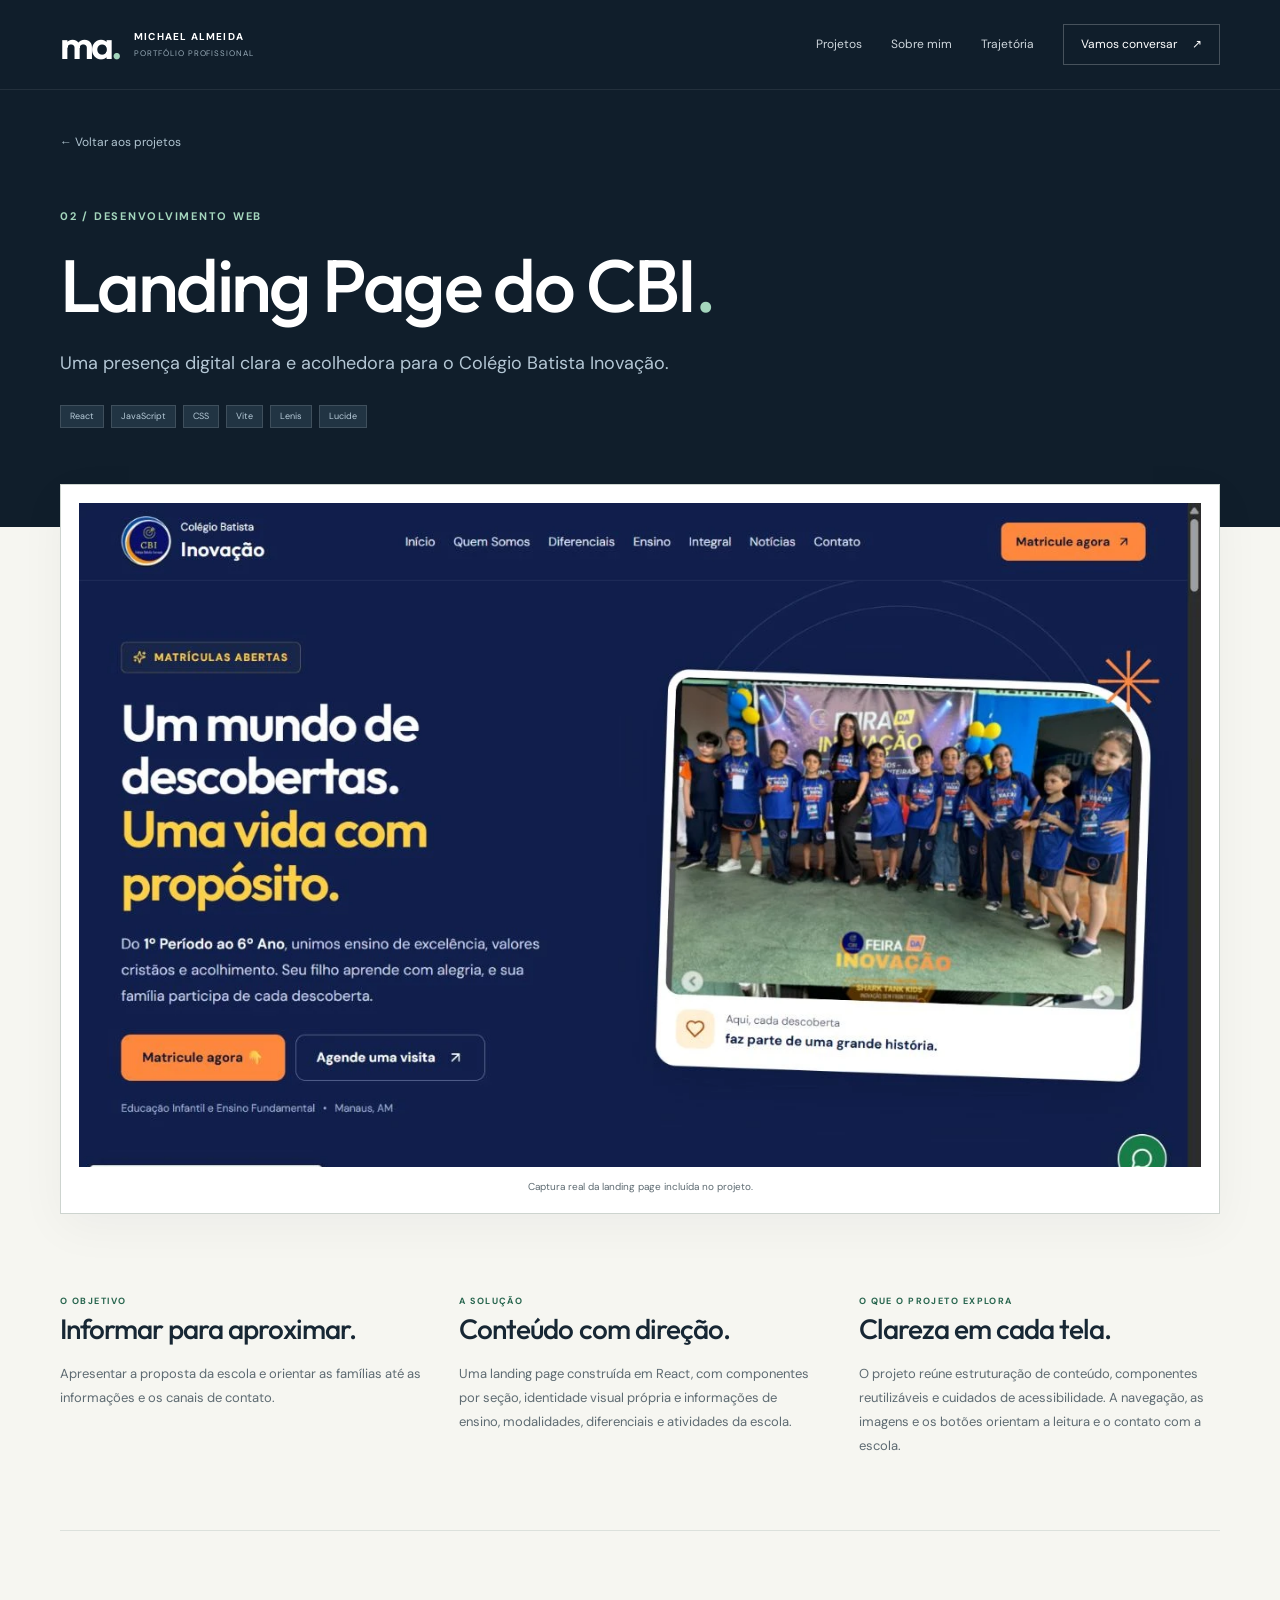
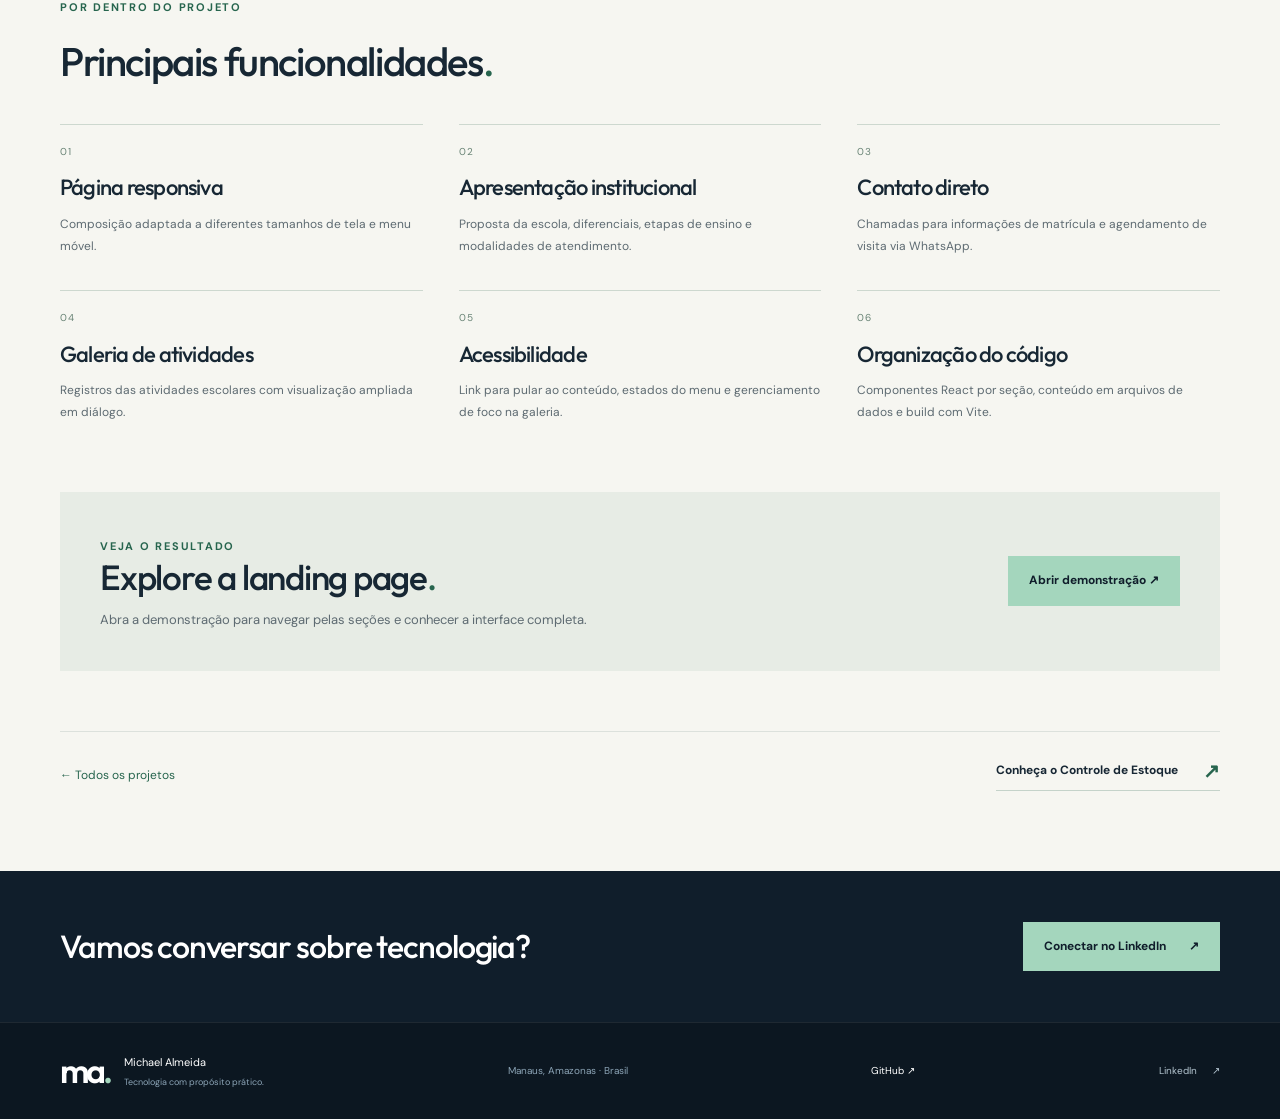
==== projeto-cbi.html @ f8f98b0d "Publicar portfólio profissional de Michael Almeida" ====
<!doctype html>
<html lang="pt-BR"><head><meta charset="utf-8"><meta name="viewport" content="width=device-width,initial-scale=1">
<title>Landing Page do CBI | Michael Almeida</title><meta name="description" content="Uma presença digital clara e acolhedora para o Colégio Batista Inovação.">
<meta name="theme-color" content="#101e2b"><meta property="og:type" content="website"><meta property="og:locale" content="pt_BR"><meta property="og:title" content="Landing Page do CBI | Michael Almeida"><meta property="og:description" content="Uma presença digital clara e acolhedora para o Colégio Batista Inovação.">
<link rel="icon" href="assets/favicon.svg" type="image/svg+xml"><link rel="preload" href="assets/fonts/dm-sans.woff2" as="font" type="font/woff2" crossorigin><link rel="stylesheet" href="assets/style.css"><script src="assets/main.js" defer></script><link rel="canonical" href="https://fellipemec.github.io/Portifolio/projeto-cbi.html"><meta property="og:url" content="https://fellipemec.github.io/Portifolio/projeto-cbi.html"><meta property="og:image" content="https://fellipemec.github.io/Portifolio/assets/social-card.png"><meta property="og:image:width" content="1265"><meta property="og:image:height" content="791"><meta property="og:image:alt" content="Portfólio de Michael Almeida, com projetos de controle de estoque e desenvolvimento web"><meta name="twitter:card" content="summary_large_image"></head><body>
<a class="skip-link" href="#conteudo">Pular para o conteúdo</a><header class="site-header"><div class="container header-inner">
<a class="brand" href="index.html" aria-label="Michael Almeida — início"><span class="monogram">ma<span>.</span></span><span class="brand-caption">MICHAEL ALMEIDA<br><small>PORTFÓLIO PROFISSIONAL</small></span></a>
<button class="menu-toggle" aria-label="Abrir menu" aria-controls="navigation" aria-expanded="false"><span></span><span></span></button>
<nav id="navigation" aria-label="Navegação principal"><a href="index.html#projetos">Projetos</a><a href="index.html#sobre">Sobre mim</a><a href="index.html#trajetoria">Trajetória</a><a class="nav-contact" href="index.html#contato">Vamos conversar <span aria-hidden="true">↗</span></a></nav></div></header><main id="conteudo"><section class="case-hero"><div class="container"><a class="back-link" href="index.html#projetos">← Voltar aos projetos</a><p class="eyebrow light">02 / DESENVOLVIMENTO WEB</p><h1>Landing Page do CBI<span>.</span></h1><p class="case-subtitle">Uma presença digital clara e acolhedora para o Colégio Batista Inovação.</p><div class="tags dark-tags"><span>React</span><span>JavaScript</span><span>CSS</span><span>Vite</span><span>Lenis</span><span>Lucide</span></div></div></section>
<section class="case-body"><div class="container"><figure class="case-preview"><img src="assets/cbi-preview.webp" width="1200" height="710" alt="Captura real da página inicial do CBI"><figcaption>Captura real da landing page incluída no projeto.</figcaption></figure>
<div class="case-narrative"><div><span class="eyebrow">O OBJETIVO</span><h2>Informar para aproximar.</h2><p>Apresentar a proposta da escola e orientar as famílias até as informações e os canais de contato.</p></div><div><span class="eyebrow">A SOLUÇÃO</span><h2>Conteúdo com direção.</h2><p>Uma landing page construída em React, com componentes por seção, identidade visual própria e informações de ensino, modalidades, diferenciais e atividades da escola.</p></div><div><span class="eyebrow">O QUE O PROJETO EXPLORA</span><h2>Clareza em cada tela.</h2><p>O projeto reúne estruturação de conteúdo, componentes reutilizáveis e cuidados de acessibilidade. A navegação, as imagens e os botões orientam a leitura e o contato com a escola.</p></div></div>
<div class="case-functions"><p class="eyebrow">POR DENTRO DO PROJETO</p><h2>Principais funcionalidades<span>.</span></h2><div class="function-grid"><article><span class="skill-number">01</span><h3>Página responsiva</h3><p>Composição adaptada a diferentes tamanhos de tela e menu móvel.</p></article><article><span class="skill-number">02</span><h3>Apresentação institucional</h3><p>Proposta da escola, diferenciais, etapas de ensino e modalidades de atendimento.</p></article><article><span class="skill-number">03</span><h3>Contato direto</h3><p>Chamadas para informações de matrícula e agendamento de visita via WhatsApp.</p></article><article><span class="skill-number">04</span><h3>Galeria de atividades</h3><p>Registros das atividades escolares com visualização ampliada em diálogo.</p></article><article><span class="skill-number">05</span><h3>Acessibilidade</h3><p>Link para pular ao conteúdo, estados do menu e gerenciamento de foco na galeria.</p></article><article><span class="skill-number">06</span><h3>Organização do código</h3><p>Componentes React por seção, conteúdo em arquivos de dados e build com Vite.</p></article></div></div><div class="live-project"><div><span class="eyebrow">VEJA O RESULTADO</span><h2>Explore a landing page<span>.</span></h2><p>Abra a demonstração para navegar pelas seções e conhecer a interface completa.</p></div><a class="button primary" href="projetos/cbi/" target="_blank" rel="noopener noreferrer">Abrir demonstração ↗</a></div><div class="case-next"><a class="back-link" href="index.html#projetos">← Todos os projetos</a><a class="project-link" href="projeto-estoque.html">Conheça o Controle de Estoque <span aria-hidden="true">↗</span></a></div></div></section><section class="case-contact"><div class="container"><h2>Vamos conversar sobre tecnologia?</h2><a class="button primary" href="https://www.linkedin.com/in/michael-almeida2/" target="_blank" rel="noopener noreferrer">Conectar no LinkedIn <span aria-hidden="true">↗</span></a></div></section></main><footer class="site-footer"><div class="container footer-inner"><a class="brand" href="index.html"><span class="monogram">ma<span>.</span></span><span>Michael Almeida<small>Tecnologia com propósito prático.</small></span></a><p>Manaus, Amazonas · Brasil</p><a href="https://github.com/Fellipemec" target="_blank" rel="noopener noreferrer">GitHub ↗</a><a href="https://www.linkedin.com/in/michael-almeida2/" target="_blank" rel="noopener noreferrer">LinkedIn <span aria-hidden="true">↗</span></a></div></footer></body></html>
---- assets/style.css ----
@font-face{font-family:DM Sans;src:url(fonts/dm-sans.woff2) format('woff2');font-weight:100 1000;font-display:swap}@font-face{font-family:Outfit;src:url(fonts/outfit.woff2) format('woff2');font-weight:100 900;font-display:swap}
:root{--navy:#101e2b;--navy2:#172938;--paper:#f6f6f1;--ink:#172734;--muted:#5e6b72;--line:#dce1dc;--accent:#a4d6bd;--green:#27654e;--white:#fff;--font:DM Sans,Arial,sans-serif}*{box-sizing:border-box}html{scroll-behavior:smooth;scroll-padding-top:95px}body{margin:0;background:var(--paper);color:var(--ink);font-family:var(--font);line-height:1.65;-webkit-font-smoothing:antialiased}a{color:inherit;text-decoration:none}button,input{font:inherit}button,a,input{-webkit-tap-highlight-color:transparent}a:focus-visible,button:focus-visible,input:focus-visible{outline:3px solid #4f9e7a;outline-offset:5px}img{display:block;max-width:100%;height:auto}h1,h2,h3,h4,p,figure{margin:0}h1,h2,h3,h4{font-family:Outfit,Arial,sans-serif;line-height:1.12;letter-spacing:-.035em;font-weight:500}h2{font-size:clamp(35px,4vw,52px)}h2>span,h1>span{color:var(--green)}p{color:var(--muted)}.container{width:min(1160px,calc(100% - 96px));margin:auto}.section{padding:106px 0}.eyebrow{font-size:11px;letter-spacing:.16em;font-weight:700;line-height:1.5;margin-bottom:23px;color:var(--green)}.eyebrow.light{color:var(--accent)}.skip-link{position:fixed;z-index:100;left:16px;top:-100px;padding:10px 15px;background:var(--white);color:var(--ink)}.skip-link:focus{top:10px}.site-header{height:90px;background:var(--navy);color:#fff;border-bottom:1px solid #ffffff14;position:sticky;top:0;z-index:20}.header-inner{height:100%;display:flex;align-items:center;justify-content:space-between;gap:30px}.brand{display:flex;align-items:center;gap:14px}.monogram{font-family:Outfit,Arial,sans-serif;font-size:39px;letter-spacing:-3px;font-weight:600;line-height:1}.monogram>span{color:var(--accent)}.brand-caption{font-size:10px;line-height:1.55;letter-spacing:.12em;font-weight:700}.brand-caption small{color:#99acb9;font-size:8px;letter-spacing:.12em;font-weight:400}.site-header nav{display:flex;align-items:center;gap:29px;font-size:12px}.site-header nav>a{padding:10px 0;color:#ced6dc}.site-header nav>a:hover{color:var(--accent)}.site-header nav>a.nav-contact{padding:10px 17px;border:1px solid #ffffff3b;color:#fff}.nav-contact span{margin-left:12px}.menu-toggle{display:none}.hero{background:var(--navy);color:#fff;overflow:hidden}.hero-grid{display:grid;grid-template-columns:1fr 1fr;gap:40px;align-items:center;padding-top:74px;padding-bottom:65px}.status-dot{display:inline-block;width:6px;height:6px;background:var(--accent);border-radius:50%;margin:0 8px 1px 0}.hero h1{font-size:clamp(70px,8.5vw,112px);line-height:.95;letter-spacing:-.055em;font-weight:500;margin:28px 0}.hero h1>span,.contact h2>span,.case-hero h1>span{color:var(--accent)}.hero-role{color:#eef3f5;font-size:17px;font-weight:500;margin-bottom:17px}.hero-description{max-width:460px;color:#aabcc9;font-size:15px;line-height:1.8}.hero-actions{display:flex;gap:27px;align-items:center;margin-top:31px}.button{display:inline-flex;gap:23px;align-items:center;justify-content:center;padding:15px 21px;font-size:12px;font-weight:700;border:0;transition:background .2s,transform .2s}.button:hover{transform:translateY(-2px)}.button.primary{color:var(--navy);background:var(--accent)}.button.primary:hover{background:#c5e7d5}.hero-link{font-size:12px;color:#e6edf1}.hero-link span{margin-left:10px}.hero-meta{display:flex;gap:18px;font-size:10px;letter-spacing:.03em;margin-top:38px;color:#9bb0bf}.hero-meta span+span{padding-left:18px;border-left:1px solid #6f859266}.hero-visual{height:495px;position:relative;isolation:isolate}.visual-grid{position:absolute;inset:-35px -55px -20px -20px;z-index:-1;background-image:linear-gradient(#aec5d809 1px,transparent 1px),linear-gradient(90deg,#aec5d809 1px,transparent 1px);background-size:36px 36px;mask-image:radial-gradient(ellipse at center,#000 20%,transparent 70%)}.visual-label{position:absolute;top:16px;left:100px;font-size:8px;letter-spacing:.19em;color:#88a4b8}.hero-window{display:block;position:absolute;width:95%;border:1px solid #a6b9c941;border-radius:9px;overflow:hidden;box-shadow:0 20px 60px #030a114d;background:#1b2c3b;transition:transform .3s}.school-window{top:70px;left:45px;transform:rotate(5deg);z-index:1}.school-window:hover{transform:rotate(2deg) translateY(-5px)}.stock-window{top:237px;left:-13px;width:81%;z-index:2;transform:rotate(-5deg)}.stock-window:hover{transform:rotate(-2deg) translateY(-5px)}.window-bar{height:29px;display:flex;align-items:center;gap:13px;padding:0 12px;color:#aebdca;font-size:8px;font-family:var(--font);border-bottom:1px solid #aec5d82e;background:#223445}.window-bar>span:last-child{margin-left:auto;font-size:13px}.window-dots{font-size:7px;letter-spacing:2px;color:#69899f}.visual-note{position:absolute;bottom:-17px;right:-4px;display:flex;align-items:center;gap:12px;color:#91a9b9;font-size:10px;line-height:1.6}.visual-note strong{font-weight:400;color:var(--accent)}.note-mark{font-size:33px;color:var(--accent)}.hero-bottom{display:flex;justify-content:space-between;align-items:center;border-top:1px solid #ffffff1a;padding:21px 0;color:#97adbd;font-size:9px;letter-spacing:.13em}.hero-bottom a{letter-spacing:0;font-size:10px;color:#cad6df}.hero-bottom a>span{margin-left:16px;color:var(--accent)}.expertise-strip{border-bottom:1px solid var(--line);background:#ecefe8}.expertise-strip>.container{display:flex;align-items:center;justify-content:space-between;gap:15px;padding:23px 0;color:#526359;font-size:11px}.expertise-strip i{color:#608271;font-size:18px;font-style:normal}.section-heading{display:flex;justify-content:space-between;align-items:flex-end;gap:30px;margin-bottom:55px}.section-heading .eyebrow{margin-bottom:17px}.section-heading>p{font-size:13px;line-height:1.8;margin-bottom:3px}.project-card{display:grid;grid-template-columns:1.14fr 1fr;background:#fff;border:1px solid var(--line);margin-top:31px;min-height:443px}.project-image{position:relative;display:flex;flex-direction:column;justify-content:center;align-items:center;padding:44px 35px 40px;overflow:hidden;min-width:0}.stock-stage{background:#e4e9e5}.school-stage{background:#e7eaf0}.project-browser{width:100%;border-radius:6px;overflow:hidden;border:1px solid #17273420;box-shadow:0 20px 35px #17273420;transition:transform .3s}.project-image:hover .project-browser{transform:translateY(-5px)}.browser-top{display:flex;align-items:center;gap:21px;font-size:7px;letter-spacing:.07em;color:#82908d;background:#f7f9f7;padding:9px 12px}.browser-top>span:first-child{font-size:6px;letter-spacing:2px}.image-caption{position:absolute;bottom:17px;font-size:8px;color:#647169;text-align:center}.project-copy{padding:43px 42px;display:flex;flex-direction:column;align-items:flex-start}.project-kicker{color:#6e7d76;font-size:9px;letter-spacing:.13em;margin-bottom:18px;font-weight:600}.project-kicker>span{color:var(--green);border:1px solid #cddbd3;padding:4px 6px;margin-right:10px;letter-spacing:0}.project-copy h3{font-size:38px;margin-bottom:17px}.project-copy>p{font-size:12px;line-height:1.85;max-width:370px}.feature-list{padding:0;list-style:none;margin:19px 0 24px;font-size:10px;color:#586b60;line-height:1.8}.feature-list li{padding-left:16px;position:relative;margin-bottom:5px}.feature-list li:before{content:'↳';position:absolute;left:0;color:var(--green)}.tags{display:flex;gap:7px;flex-wrap:wrap}.tags>span{font-size:9px;padding:4px 9px;border:1px solid #dce4df;background:#f6f8f5;color:#5a6a61;line-height:1.45}.project-link{display:inline-flex;gap:25px;justify-content:space-between;align-items:center;font-size:12px;font-weight:700;margin-top:26px;border-bottom:1px solid #c5d3ca;padding-bottom:9px;color:var(--ink)}.project-link:hover,.text-link:hover{color:var(--green)}.project-link span{color:var(--green);font-size:20px;line-height:1}.reverse .project-image{order:2}.reverse .project-copy{order:1}.about{background:#edf0e9;border-top:1px solid var(--line);border-bottom:1px solid var(--line)}.about-grid{display:grid;grid-template-columns:1fr 1fr;gap:75px}.about-grid h2{font-size:43px}.about-copy .lead{font-size:20px;line-height:1.55;color:var(--ink);margin-bottom:24px}.about-copy>p:not(.lead){font-size:13px;line-height:1.85;margin-bottom:15px}.text-link{display:inline-flex;gap:18px;align-items:center;font-size:12px;font-weight:600;color:var(--green);background:none;border:0;padding:0;cursor:pointer}.about-copy>.text-link{margin-top:12px}.about-signature{display:flex;align-items:center;gap:15px;margin-top:37px}.signature-avatar{display:flex;align-items:center;justify-content:center;width:46px;height:46px;border-radius:50%;background:var(--navy);color:var(--accent);font-family:Outfit;font-size:17px}.about-signature strong{font-size:12px;font-weight:500}.about-signature small{display:block;font-size:10px;color:var(--muted)}.skills-grid{display:grid;grid-template-columns:repeat(3,1fr);gap:37px;margin-top:66px;padding-top:37px;border-top:1px solid #cdd7ce}.skill-number{display:block;color:#688375;font-size:10px;letter-spacing:.1em;margin-bottom:15px}.skill-column h3{font-size:21px;margin-bottom:13px;letter-spacing:-.025em}.skill-column p{font-size:12px;line-height:1.8;margin-bottom:23px}.career-grid{display:grid;grid-template-columns:1.15fr 1fr;gap:92px}.column-title{font-family:var(--font);font-size:14px;letter-spacing:0;margin-bottom:32px;font-weight:600}.timeline{margin:0;padding:0 0 0 22px;list-style:none;border-left:1px solid #c7d3cb}.timeline>li{position:relative;padding:0 0 34px 6px}.timeline>li:last-child{padding-bottom:0}.timeline>li:before{content:'';position:absolute;left:-27px;top:6px;width:9px;height:9px;background:var(--green);border-radius:50%;box-shadow:0 0 0 5px var(--paper)}.timeline-date{display:block;font-size:9px;letter-spacing:.09em;color:#5b7665;margin-bottom:9px;font-weight:600}.timeline h4,.education-item h4{font-size:21px;line-height:1.3;letter-spacing:-.025em;margin-bottom:7px}.timeline p{font-size:12px;line-height:1.8}.timeline .timeline-role{color:var(--ink);font-size:11px;margin-bottom:8px}.education-panel{background:#ecefe8;padding:31px;align-self:start;border-top:2px solid var(--green)}.education-panel .column-title{margin-bottom:30px}.education-item{padding-bottom:24px;margin-bottom:24px;border-bottom:1px solid #d0d9d0}.education-item p{font-size:12px}.learning .eyebrow{font-size:9px;margin-bottom:13px}.learning ul{list-style:none;padding:0;margin:0;font-size:11px;color:var(--muted)}.learning li{margin-bottom:8px}.contact{padding:84px 0;background:var(--navy);color:#fff}.contact-grid{display:grid;grid-template-columns:1.1fr 1fr;gap:95px;align-items:center}.contact h2{font-size:48px;margin-bottom:24px}.contact p{color:#9cb2c1;font-size:13px;max-width:380px;line-height:1.8}.contact-links>a{display:flex;justify-content:space-between;align-items:center;gap:15px;border-bottom:1px solid #ffffff2b;padding:20px 0;font-size:18px}.contact-links>a:hover{color:var(--accent)}.contact-links small{display:block;font-size:8px;letter-spacing:.16em;color:#9fb4c3;margin-bottom:9px}.contact-links>a>span:last-child{font-size:27px;color:var(--accent)}.contact-links>p{margin-top:22px;font-size:10px}.site-footer{background:#0c1721;color:#fff;border-top:1px solid #ffffff14;padding:30px 0}.footer-inner{display:flex;justify-content:space-between;align-items:center;gap:20px;font-size:10px}.footer-inner .monogram{font-size:34px}.footer-inner .brand>span:last-child{font-size:11px}.footer-inner small{display:block;color:#8ba3b5;font-size:9px;margin-top:3px}.footer-inner p{color:#8ba3b5}.footer-inner>a:last-child{color:#b4c5d0}.footer-inner>a:last-child span{margin-left:12px}.back-link{font-size:12px;color:var(--green)}.case-hero{background:var(--navy);padding:38px 0 99px;color:#fff}.case-hero .back-link{color:#b1c5d1;display:inline-block;margin-bottom:55px}.case-hero .eyebrow{margin-bottom:20px}.case-hero h1{font-size:clamp(44px,6vw,74px);margin-bottom:22px;max-width:900px}.case-subtitle{max-width:620px;font-size:18px;color:#b4c7d5;line-height:1.6;margin-bottom:27px}.dark-tags>span{background:#213443;border-color:#ffffff22;color:#b7cbd9}.case-body{padding:0 0 80px}.case-preview{position:relative;margin-top:-43px;border:1px solid #cdd4cf;background:#fff;padding:18px;box-shadow:0 13px 45px #0b20300b}.case-preview>img{width:100%;aspect-ratio:1200/710;object-fit:cover;object-position:top}.case-preview figcaption{font-size:10px;text-align:center;color:var(--muted);padding:12px 4px 0}.case-narrative{display:grid;grid-template-columns:repeat(3,1fr);gap:38px;padding:72px 0;border-bottom:1px solid var(--line)}.case-narrative .eyebrow{font-size:9px;margin-bottom:16px}.case-narrative h2{font-size:28px;margin-bottom:18px}.case-narrative p{font-size:13px;line-height:1.85}.case-functions{padding:68px 0}.case-functions h2{font-size:40px}.function-grid{display:grid;grid-template-columns:repeat(3,1fr);gap:33px 36px;margin-top:40px}.function-grid article{border-top:1px solid #cdd8cf;padding-top:19px}.function-grid h3{font-size:22px;margin-bottom:13px}.function-grid p{font-size:12px;line-height:1.85}.stock-demo{padding:40px;background:#e7ece5;margin-bottom:60px;border:1px solid #d3ddd2}.demo-intro h2{font-size:38px;margin-bottom:16px}.demo-intro p{font-size:13px;margin-bottom:10px}.demo-intro .demo-note{font-size:10px;color:#52675c;margin-bottom:25px}.demo-fields{display:grid;grid-template-columns:repeat(4,1fr);gap:18px}.demo-fields label{font-size:11px;color:#4b6154}.demo-fields input{display:block;min-width:0;width:100%;background:#fff;border:1px solid #acbcb0;padding:12px 14px;margin-top:7px;font-size:16px;border-radius:0;color:var(--ink)}.demo-results{display:grid;grid-template-columns:repeat(3,1fr);gap:18px;margin:26px 0 13px;background:var(--navy);padding:26px;color:#fff}.demo-results small{font-size:8px;letter-spacing:.1em;color:#abbecb;display:block;margin-bottom:7px}.demo-results output{font-size:23px;font-family:Outfit;line-height:1.2;display:block}.demo-results .regular{color:var(--accent)}.demo-results .critical{color:#f4c573}.demo-results .empty{color:#ffb0b0}.demo-formula{font-size:10px;margin-bottom:16px}.case-next{border-top:1px solid var(--line);padding-top:29px;display:flex;justify-content:space-between;gap:20px;align-items:center}.case-next .project-link{margin:0}.case-contact{background:var(--navy);color:white;padding:51px 0}.case-contact>.container{display:flex;justify-content:space-between;align-items:center;gap:30px}.case-contact h2{font-size:32px}.live-project{display:flex;justify-content:space-between;align-items:center;gap:30px;background:#e7ece5;padding:40px;margin-bottom:60px}.live-project h2{font-size:35px;margin-bottom:12px}.live-project p{font-size:13px;max-width:500px}
@media(min-width:1500px){.hero-grid{padding-top:96px;padding-bottom:95px}.hero-visual{height:505px}}@media(max-width:1000px){.container{width:calc(100% - 64px)}.hero-grid{gap:20px}.hero h1{font-size:90px}.hero-actions{gap:18px}.hero-visual{height:430px}.school-window{left:20px}.stock-window{top:225px}.visual-note{bottom:-5px;font-size:9px}.project-copy{padding:35px 28px}.project-image{padding:35px 23px}.project-copy h3{font-size:33px}.about-grid{gap:40px}.about-grid h2{font-size:37px}.career-grid{gap:40px}.contact-grid{gap:40px}.contact-links>a{font-size:16px}.contact h2{font-size:42px}.hero-description{font-size:13px}.hero-actions .button{padding:14px 15px;gap:12px;font-size:11px}.hero-link{font-size:11px}}
@media(max-width:760px){html{scroll-padding-top:78px}.container{width:calc(100% - 40px)}.site-header{height:75px}.brand-caption{font-size:9px}.brand-caption small{font-size:7px}.monogram{font-size:35px}.menu-toggle{display:flex;flex-direction:column;gap:6px;width:41px;height:41px;justify-content:center;align-items:center;background:transparent;border:1px solid #ffffff30;cursor:pointer}.menu-toggle span{width:17px;height:1px;background:#fff;transition:transform .2s}.menu-toggle[aria-expanded=true] span:first-child{transform:translateY(3.5px) rotate(45deg)}.menu-toggle[aria-expanded=true] span:last-child{transform:translateY(-3.5px) rotate(-45deg)}.site-header nav{display:none;position:absolute;top:75px;left:0;width:100%;background:var(--navy);padding:20px;box-shadow:0 10px 15px #0002;flex-direction:column;align-items:stretch;gap:10px;border-top:1px solid #ffffff20}.site-header nav.is-open{display:flex}.site-header nav>a{padding:11px 8px}.hero-grid{grid-template-columns:1fr;padding-top:47px;padding-bottom:25px;gap:22px}.hero h1{font-size:clamp(70px,14vw,96px);margin:25px 0}.hero-role{font-size:16px}.hero-description{font-size:14px;max-width:480px}.hero-actions{gap:23px}.hero-actions .button{padding:15px 19px;font-size:12px;gap:15px}.hero-meta{margin-top:28px;font-size:9px}.hero-visual{height:350px;max-width:490px;width:100%;justify-self:center}.visual-label{left:55px;top:9px}.school-window{top:38px;left:20px;width:89%}.stock-window{top:151px;width:75%;left:0}.visual-note{bottom:0;right:5px}.hero-bottom{padding:18px 0}.hero-bottom>span{font-size:7px;letter-spacing:.09em;max-width:200px}.hero-bottom a{font-size:9px}.expertise-strip>.container{display:grid;grid-template-columns:1fr 1fr;gap:12px 15px;padding:19px 0;font-size:10px}.expertise-strip i{display:none}.section{padding:68px 0}.section-heading{display:block;margin-bottom:35px}.section-heading>p{margin-top:21px;font-size:12px}.section-heading h2{font-size:37px}.project-card{grid-template-columns:1fr;margin-top:25px}.project-image{min-height:270px;padding:30px 25px 44px}.project-copy{padding:29px}.project-copy h3{font-size:34px}.project-copy>p{font-size:13px;max-width:none}.feature-list{font-size:11px}.project-link{font-size:12px}.reverse .project-image,.reverse .project-copy{order:initial}.about-grid{grid-template-columns:1fr;gap:31px}.about-grid h2{font-size:36px}.about-signature{margin-top:26px}.about-copy .lead{font-size:19px}.skills-grid{grid-template-columns:1fr;gap:29px;margin-top:40px;padding-top:29px}.skill-column:not(:last-child){border-bottom:1px solid #d0dacf;padding-bottom:25px}.skill-column .tags{margin-top:17px}.skill-column p{margin-bottom:15px}.career-grid{grid-template-columns:1fr;gap:40px}.education-panel{padding:26px}.contact{padding:63px 0}.contact-grid{grid-template-columns:1fr;gap:27px}.contact h2{font-size:37px}.contact-links>a{font-size:16px}.footer-inner{flex-wrap:wrap;gap:25px}.footer-inner .brand{width:100%}.footer-inner p{font-size:9px}.case-hero{padding:26px 0 85px}.case-hero .back-link{margin-bottom:34px}.case-hero h1{font-size:47px}.case-subtitle{font-size:16px}.case-preview{padding:9px}.case-preview figcaption{font-size:9px}.case-narrative{grid-template-columns:1fr;padding:45px 0;gap:31px}.case-narrative h2{font-size:28px}.case-narrative p{font-size:13px}.case-functions{padding:45px 0}.case-functions h2{font-size:33px}.function-grid{grid-template-columns:1fr 1fr;gap:25px 20px;margin-top:28px}.function-grid h3{font-size:20px}.stock-demo{padding:24px;margin-bottom:40px}.demo-intro h2{font-size:30px}.demo-fields{grid-template-columns:1fr 1fr;gap:17px}.demo-results{grid-template-columns:1fr;padding:20px;gap:21px}.demo-results output{font-size:25px}.case-next{align-items:flex-start;flex-direction:column;gap:20px}.case-contact>.container{align-items:flex-start;flex-direction:column;gap:25px}.case-contact h2{font-size:29px}.live-project{flex-direction:column;align-items:flex-start;padding:25px;gap:23px}.live-project h2{font-size:30px}.case-body{padding-bottom:50px}}
@media(max-width:370px){.container{width:calc(100% - 32px)}.hero h1{font-size:68px}.hero-role{font-size:14px}.hero-actions{gap:15px}.hero-actions .button{font-size:10px;padding:14px 12px}.hero-link{font-size:10px}.hero-visual{height:307px}.stock-window{top:135px}.function-grid{grid-template-columns:1fr}.contact-links>a{font-size:14px}.hero-meta{gap:10px}.hero-meta span+span{padding-left:10px}}@media(prefers-reduced-motion:reduce){html{scroll-behavior:auto}*,*:before,*:after{transition:none!important;animation:none!important}}
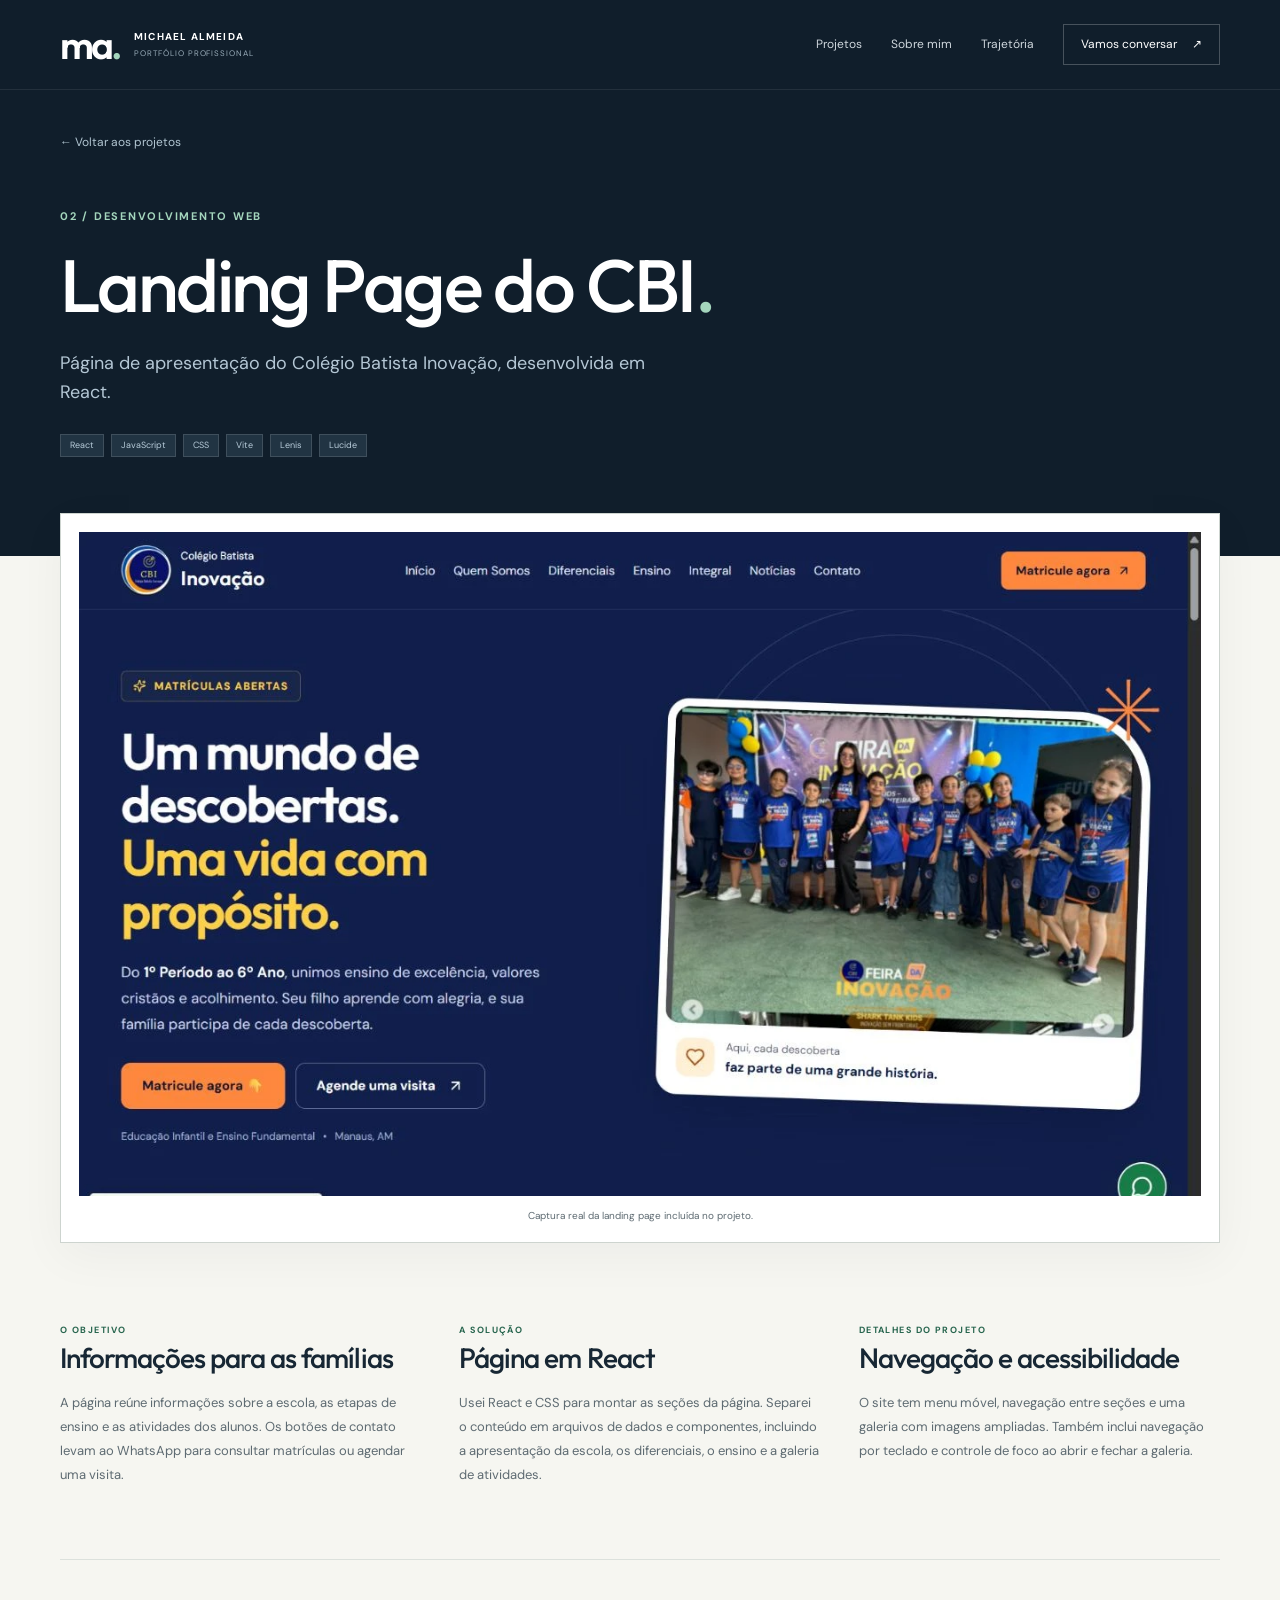
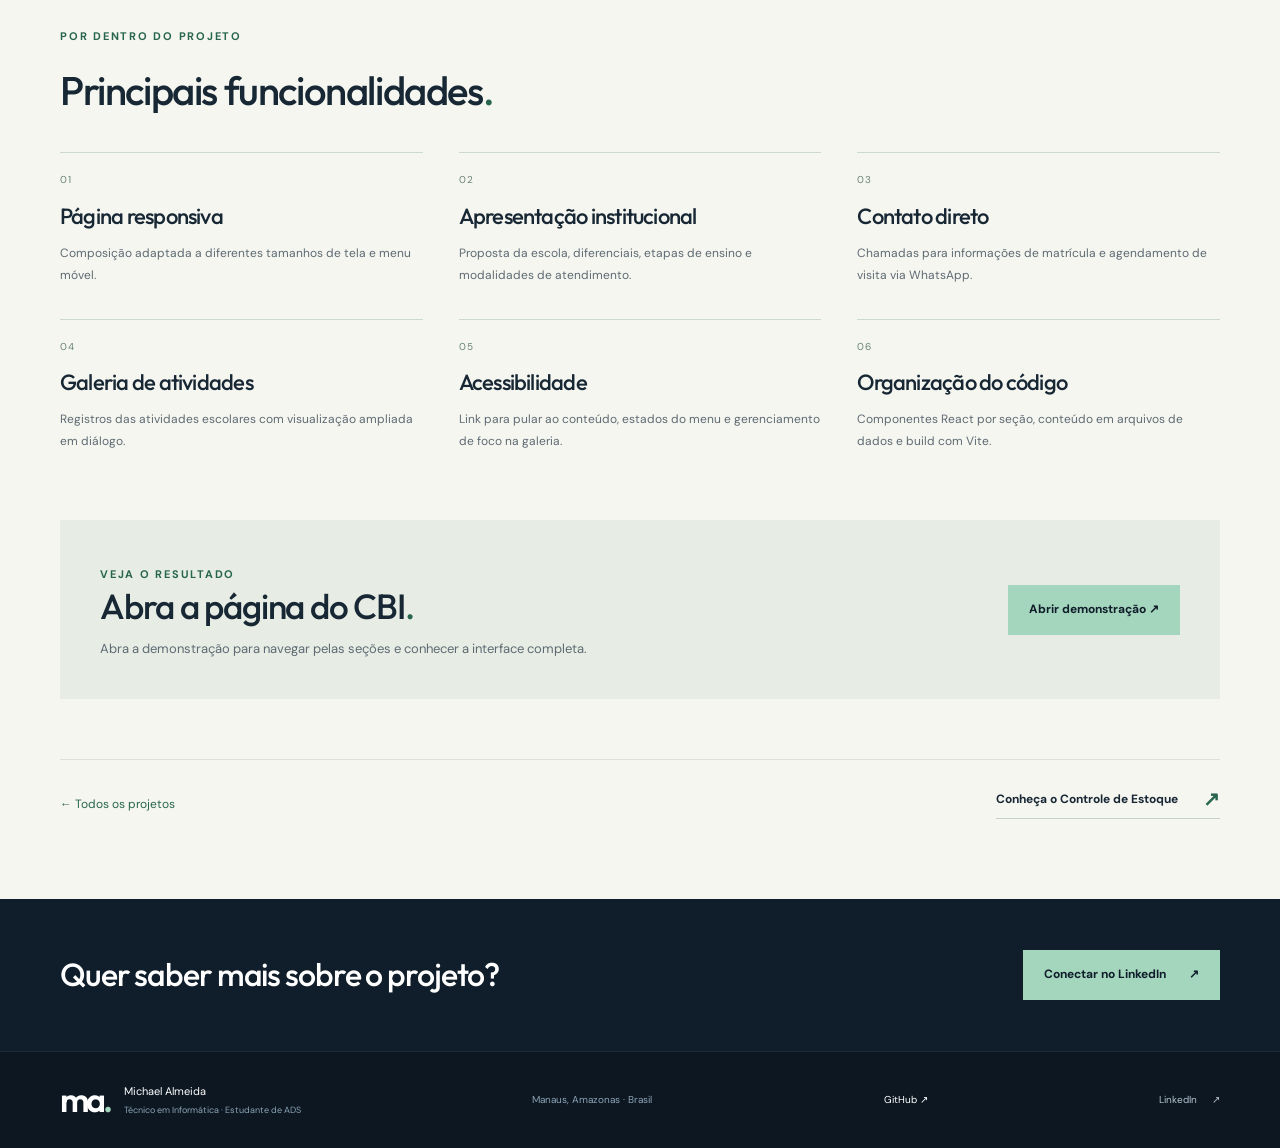
==== commit 7b140fba: "Adicionar foto de Michael e tornar os textos do portfólio mais pessoais" ====
--- a/projeto-cbi.html
+++ b/projeto-cbi.html
@@ -1,12 +1,12 @@
 <!doctype html>
 <html lang="pt-BR"><head><meta charset="utf-8"><meta name="viewport" content="width=device-width,initial-scale=1">
-<title>Landing Page do CBI | Michael Almeida</title><meta name="description" content="Uma presença digital clara e acolhedora para o Colégio Batista Inovação.">
-<meta name="theme-color" content="#101e2b"><meta property="og:type" content="website"><meta property="og:locale" content="pt_BR"><meta property="og:title" content="Landing Page do CBI | Michael Almeida"><meta property="og:description" content="Uma presença digital clara e acolhedora para o Colégio Batista Inovação.">
-<link rel="icon" href="assets/favicon.svg" type="image/svg+xml"><link rel="preload" href="assets/fonts/dm-sans.woff2" as="font" type="font/woff2" crossorigin><link rel="stylesheet" href="assets/style.css"><script src="assets/main.js" defer></script><link rel="canonical" href="https://fellipemec.github.io/Portifolio/projeto-cbi.html"><meta property="og:url" content="https://fellipemec.github.io/Portifolio/projeto-cbi.html"><meta property="og:image" content="https://fellipemec.github.io/Portifolio/assets/social-card.png"><meta property="og:image:width" content="1265"><meta property="og:image:height" content="791"><meta property="og:image:alt" content="Portfólio de Michael Almeida, com projetos de controle de estoque e desenvolvimento web"><meta name="twitter:card" content="summary_large_image"></head><body>
+<title>Landing Page do CBI | Michael Almeida</title><meta name="description" content="Página de apresentação do Colégio Batista Inovação, desenvolvida em React.">
+<meta name="theme-color" content="#101e2b"><meta property="og:type" content="website"><meta property="og:locale" content="pt_BR"><meta property="og:title" content="Landing Page do CBI | Michael Almeida"><meta property="og:description" content="Página de apresentação do Colégio Batista Inovação, desenvolvida em React.">
+<link rel="icon" href="assets/favicon.svg" type="image/svg+xml"><link rel="preload" href="assets/fonts/dm-sans.woff2" as="font" type="font/woff2" crossorigin><link rel="stylesheet" href="assets/style.css?v=2"><script src="assets/main.js" defer></script><link rel="canonical" href="https://fellipemec.github.io/Portifolio/projeto-cbi.html"><meta property="og:url" content="https://fellipemec.github.io/Portifolio/projeto-cbi.html"><meta property="og:image" content="https://fellipemec.github.io/Portifolio/assets/social-profile.png"><meta property="og:image:width" content="1265"><meta property="og:image:height" content="791"><meta property="og:image:alt" content="Michael Almeida — portfólio de projetos em Excel e desenvolvimento web"><meta name="twitter:card" content="summary_large_image"></head><body>
 <a class="skip-link" href="#conteudo">Pular para o conteúdo</a><header class="site-header"><div class="container header-inner">
 <a class="brand" href="index.html" aria-label="Michael Almeida — início"><span class="monogram">ma<span>.</span></span><span class="brand-caption">MICHAEL ALMEIDA<br><small>PORTFÓLIO PROFISSIONAL</small></span></a>
 <button class="menu-toggle" aria-label="Abrir menu" aria-controls="navigation" aria-expanded="false"><span></span><span></span></button>
-<nav id="navigation" aria-label="Navegação principal"><a href="index.html#projetos">Projetos</a><a href="index.html#sobre">Sobre mim</a><a href="index.html#trajetoria">Trajetória</a><a class="nav-contact" href="index.html#contato">Vamos conversar <span aria-hidden="true">↗</span></a></nav></div></header><main id="conteudo"><section class="case-hero"><div class="container"><a class="back-link" href="index.html#projetos">← Voltar aos projetos</a><p class="eyebrow light">02 / DESENVOLVIMENTO WEB</p><h1>Landing Page do CBI<span>.</span></h1><p class="case-subtitle">Uma presença digital clara e acolhedora para o Colégio Batista Inovação.</p><div class="tags dark-tags"><span>React</span><span>JavaScript</span><span>CSS</span><span>Vite</span><span>Lenis</span><span>Lucide</span></div></div></section>
+<nav id="navigation" aria-label="Navegação principal"><a href="index.html#projetos">Projetos</a><a href="index.html#sobre">Sobre mim</a><a href="index.html#trajetoria">Trajetória</a><a class="nav-contact" href="index.html#contato">Vamos conversar <span aria-hidden="true">↗</span></a></nav></div></header><main id="conteudo"><section class="case-hero"><div class="container"><a class="back-link" href="index.html#projetos">← Voltar aos projetos</a><p class="eyebrow light">02 / DESENVOLVIMENTO WEB</p><h1>Landing Page do CBI<span>.</span></h1><p class="case-subtitle">Página de apresentação do Colégio Batista Inovação, desenvolvida em React.</p><div class="tags dark-tags"><span>React</span><span>JavaScript</span><span>CSS</span><span>Vite</span><span>Lenis</span><span>Lucide</span></div></div></section>
 <section class="case-body"><div class="container"><figure class="case-preview"><img src="assets/cbi-preview.webp" width="1200" height="710" alt="Captura real da página inicial do CBI"><figcaption>Captura real da landing page incluída no projeto.</figcaption></figure>
-<div class="case-narrative"><div><span class="eyebrow">O OBJETIVO</span><h2>Informar para aproximar.</h2><p>Apresentar a proposta da escola e orientar as famílias até as informações e os canais de contato.</p></div><div><span class="eyebrow">A SOLUÇÃO</span><h2>Conteúdo com direção.</h2><p>Uma landing page construída em React, com componentes por seção, identidade visual própria e informações de ensino, modalidades, diferenciais e atividades da escola.</p></div><div><span class="eyebrow">O QUE O PROJETO EXPLORA</span><h2>Clareza em cada tela.</h2><p>O projeto reúne estruturação de conteúdo, componentes reutilizáveis e cuidados de acessibilidade. A navegação, as imagens e os botões orientam a leitura e o contato com a escola.</p></div></div>
-<div class="case-functions"><p class="eyebrow">POR DENTRO DO PROJETO</p><h2>Principais funcionalidades<span>.</span></h2><div class="function-grid"><article><span class="skill-number">01</span><h3>Página responsiva</h3><p>Composição adaptada a diferentes tamanhos de tela e menu móvel.</p></article><article><span class="skill-number">02</span><h3>Apresentação institucional</h3><p>Proposta da escola, diferenciais, etapas de ensino e modalidades de atendimento.</p></article><article><span class="skill-number">03</span><h3>Contato direto</h3><p>Chamadas para informações de matrícula e agendamento de visita via WhatsApp.</p></article><article><span class="skill-number">04</span><h3>Galeria de atividades</h3><p>Registros das atividades escolares com visualização ampliada em diálogo.</p></article><article><span class="skill-number">05</span><h3>Acessibilidade</h3><p>Link para pular ao conteúdo, estados do menu e gerenciamento de foco na galeria.</p></article><article><span class="skill-number">06</span><h3>Organização do código</h3><p>Componentes React por seção, conteúdo em arquivos de dados e build com Vite.</p></article></div></div><div class="live-project"><div><span class="eyebrow">VEJA O RESULTADO</span><h2>Explore a landing page<span>.</span></h2><p>Abra a demonstração para navegar pelas seções e conhecer a interface completa.</p></div><a class="button primary" href="projetos/cbi/" target="_blank" rel="noopener noreferrer">Abrir demonstração ↗</a></div><div class="case-next"><a class="back-link" href="index.html#projetos">← Todos os projetos</a><a class="project-link" href="projeto-estoque.html">Conheça o Controle de Estoque <span aria-hidden="true">↗</span></a></div></div></section><section class="case-contact"><div class="container"><h2>Vamos conversar sobre tecnologia?</h2><a class="button primary" href="https://www.linkedin.com/in/michael-almeida2/" target="_blank" rel="noopener noreferrer">Conectar no LinkedIn <span aria-hidden="true">↗</span></a></div></section></main><footer class="site-footer"><div class="container footer-inner"><a class="brand" href="index.html"><span class="monogram">ma<span>.</span></span><span>Michael Almeida<small>Tecnologia com propósito prático.</small></span></a><p>Manaus, Amazonas · Brasil</p><a href="https://github.com/Fellipemec" target="_blank" rel="noopener noreferrer">GitHub ↗</a><a href="https://www.linkedin.com/in/michael-almeida2/" target="_blank" rel="noopener noreferrer">LinkedIn <span aria-hidden="true">↗</span></a></div></footer></body></html>+<div class="case-narrative"><div><span class="eyebrow">O OBJETIVO</span><h2>Informações para as famílias</h2><p>A página reúne informações sobre a escola, as etapas de ensino e as atividades dos alunos. Os botões de contato levam ao WhatsApp para consultar matrículas ou agendar uma visita.</p></div><div><span class="eyebrow">A SOLUÇÃO</span><h2>Página em React</h2><p>Usei React e CSS para montar as seções da página. Separei o conteúdo em arquivos de dados e componentes, incluindo a apresentação da escola, os diferenciais, o ensino e a galeria de atividades.</p></div><div><span class="eyebrow">DETALHES DO PROJETO</span><h2>Navegação e acessibilidade</h2><p>O site tem menu móvel, navegação entre seções e uma galeria com imagens ampliadas. Também inclui navegação por teclado e controle de foco ao abrir e fechar a galeria.</p></div></div>
+<div class="case-functions"><p class="eyebrow">POR DENTRO DO PROJETO</p><h2>Principais funcionalidades<span>.</span></h2><div class="function-grid"><article><span class="skill-number">01</span><h3>Página responsiva</h3><p>Composição adaptada a diferentes tamanhos de tela e menu móvel.</p></article><article><span class="skill-number">02</span><h3>Apresentação institucional</h3><p>Proposta da escola, diferenciais, etapas de ensino e modalidades de atendimento.</p></article><article><span class="skill-number">03</span><h3>Contato direto</h3><p>Chamadas para informações de matrícula e agendamento de visita via WhatsApp.</p></article><article><span class="skill-number">04</span><h3>Galeria de atividades</h3><p>Registros das atividades escolares com visualização ampliada em diálogo.</p></article><article><span class="skill-number">05</span><h3>Acessibilidade</h3><p>Link para pular ao conteúdo, estados do menu e gerenciamento de foco na galeria.</p></article><article><span class="skill-number">06</span><h3>Organização do código</h3><p>Componentes React por seção, conteúdo em arquivos de dados e build com Vite.</p></article></div></div><div class="live-project"><div><span class="eyebrow">VEJA O RESULTADO</span><h2>Abra a página do CBI<span>.</span></h2><p>Abra a demonstração para navegar pelas seções e conhecer a interface completa.</p></div><a class="button primary" href="projetos/cbi/" target="_blank" rel="noopener noreferrer">Abrir demonstração ↗</a></div><div class="case-next"><a class="back-link" href="index.html#projetos">← Todos os projetos</a><a class="project-link" href="projeto-estoque.html">Conheça o Controle de Estoque <span aria-hidden="true">↗</span></a></div></div></section><section class="case-contact"><div class="container"><h2>Quer saber mais sobre o projeto?</h2><a class="button primary" href="https://www.linkedin.com/in/michael-almeida2/" target="_blank" rel="noopener noreferrer">Conectar no LinkedIn <span aria-hidden="true">↗</span></a></div></section></main><footer class="site-footer"><div class="container footer-inner"><a class="brand" href="index.html"><span class="monogram">ma<span>.</span></span><span>Michael Almeida<small>Técnico em Informática · Estudante de ADS</small></span></a><p>Manaus, Amazonas · Brasil</p><a href="https://github.com/Fellipemec" target="_blank" rel="noopener noreferrer">GitHub ↗</a><a href="https://www.linkedin.com/in/michael-almeida2/" target="_blank" rel="noopener noreferrer">LinkedIn <span aria-hidden="true">↗</span></a></div></footer></body></html>
--- a/assets/style.css
+++ b/assets/style.css
@@ -1,5 +1,19 @@
-@font-face{font-family:DM Sans;src:url(fonts/dm-sans.woff2) format('woff2');font-weight:100 1000;font-display:swap}@font-face{font-family:Outfit;src:url(fonts/outfit.woff2) format('woff2');font-weight:100 900;font-display:swap}
-:root{--navy:#101e2b;--navy2:#172938;--paper:#f6f6f1;--ink:#172734;--muted:#5e6b72;--line:#dce1dc;--accent:#a4d6bd;--green:#27654e;--white:#fff;--font:DM Sans,Arial,sans-serif}*{box-sizing:border-box}html{scroll-behavior:smooth;scroll-padding-top:95px}body{margin:0;background:var(--paper);color:var(--ink);font-family:var(--font);line-height:1.65;-webkit-font-smoothing:antialiased}a{color:inherit;text-decoration:none}button,input{font:inherit}button,a,input{-webkit-tap-highlight-color:transparent}a:focus-visible,button:focus-visible,input:focus-visible{outline:3px solid #4f9e7a;outline-offset:5px}img{display:block;max-width:100%;height:auto}h1,h2,h3,h4,p,figure{margin:0}h1,h2,h3,h4{font-family:Outfit,Arial,sans-serif;line-height:1.12;letter-spacing:-.035em;font-weight:500}h2{font-size:clamp(35px,4vw,52px)}h2>span,h1>span{color:var(--green)}p{color:var(--muted)}.container{width:min(1160px,calc(100% - 96px));margin:auto}.section{padding:106px 0}.eyebrow{font-size:11px;letter-spacing:.16em;font-weight:700;line-height:1.5;margin-bottom:23px;color:var(--green)}.eyebrow.light{color:var(--accent)}.skip-link{position:fixed;z-index:100;left:16px;top:-100px;padding:10px 15px;background:var(--white);color:var(--ink)}.skip-link:focus{top:10px}.site-header{height:90px;background:var(--navy);color:#fff;border-bottom:1px solid #ffffff14;position:sticky;top:0;z-index:20}.header-inner{height:100%;display:flex;align-items:center;justify-content:space-between;gap:30px}.brand{display:flex;align-items:center;gap:14px}.monogram{font-family:Outfit,Arial,sans-serif;font-size:39px;letter-spacing:-3px;font-weight:600;line-height:1}.monogram>span{color:var(--accent)}.brand-caption{font-size:10px;line-height:1.55;letter-spacing:.12em;font-weight:700}.brand-caption small{color:#99acb9;font-size:8px;letter-spacing:.12em;font-weight:400}.site-header nav{display:flex;align-items:center;gap:29px;font-size:12px}.site-header nav>a{padding:10px 0;color:#ced6dc}.site-header nav>a:hover{color:var(--accent)}.site-header nav>a.nav-contact{padding:10px 17px;border:1px solid #ffffff3b;color:#fff}.nav-contact span{margin-left:12px}.menu-toggle{display:none}.hero{background:var(--navy);color:#fff;overflow:hidden}.hero-grid{display:grid;grid-template-columns:1fr 1fr;gap:40px;align-items:center;padding-top:74px;padding-bottom:65px}.status-dot{display:inline-block;width:6px;height:6px;background:var(--accent);border-radius:50%;margin:0 8px 1px 0}.hero h1{font-size:clamp(70px,8.5vw,112px);line-height:.95;letter-spacing:-.055em;font-weight:500;margin:28px 0}.hero h1>span,.contact h2>span,.case-hero h1>span{color:var(--accent)}.hero-role{color:#eef3f5;font-size:17px;font-weight:500;margin-bottom:17px}.hero-description{max-width:460px;color:#aabcc9;font-size:15px;line-height:1.8}.hero-actions{display:flex;gap:27px;align-items:center;margin-top:31px}.button{display:inline-flex;gap:23px;align-items:center;justify-content:center;padding:15px 21px;font-size:12px;font-weight:700;border:0;transition:background .2s,transform .2s}.button:hover{transform:translateY(-2px)}.button.primary{color:var(--navy);background:var(--accent)}.button.primary:hover{background:#c5e7d5}.hero-link{font-size:12px;color:#e6edf1}.hero-link span{margin-left:10px}.hero-meta{display:flex;gap:18px;font-size:10px;letter-spacing:.03em;margin-top:38px;color:#9bb0bf}.hero-meta span+span{padding-left:18px;border-left:1px solid #6f859266}.hero-visual{height:495px;position:relative;isolation:isolate}.visual-grid{position:absolute;inset:-35px -55px -20px -20px;z-index:-1;background-image:linear-gradient(#aec5d809 1px,transparent 1px),linear-gradient(90deg,#aec5d809 1px,transparent 1px);background-size:36px 36px;mask-image:radial-gradient(ellipse at center,#000 20%,transparent 70%)}.visual-label{position:absolute;top:16px;left:100px;font-size:8px;letter-spacing:.19em;color:#88a4b8}.hero-window{display:block;position:absolute;width:95%;border:1px solid #a6b9c941;border-radius:9px;overflow:hidden;box-shadow:0 20px 60px #030a114d;background:#1b2c3b;transition:transform .3s}.school-window{top:70px;left:45px;transform:rotate(5deg);z-index:1}.school-window:hover{transform:rotate(2deg) translateY(-5px)}.stock-window{top:237px;left:-13px;width:81%;z-index:2;transform:rotate(-5deg)}.stock-window:hover{transform:rotate(-2deg) translateY(-5px)}.window-bar{height:29px;display:flex;align-items:center;gap:13px;padding:0 12px;color:#aebdca;font-size:8px;font-family:var(--font);border-bottom:1px solid #aec5d82e;background:#223445}.window-bar>span:last-child{margin-left:auto;font-size:13px}.window-dots{font-size:7px;letter-spacing:2px;color:#69899f}.visual-note{position:absolute;bottom:-17px;right:-4px;display:flex;align-items:center;gap:12px;color:#91a9b9;font-size:10px;line-height:1.6}.visual-note strong{font-weight:400;color:var(--accent)}.note-mark{font-size:33px;color:var(--accent)}.hero-bottom{display:flex;justify-content:space-between;align-items:center;border-top:1px solid #ffffff1a;padding:21px 0;color:#97adbd;font-size:9px;letter-spacing:.13em}.hero-bottom a{letter-spacing:0;font-size:10px;color:#cad6df}.hero-bottom a>span{margin-left:16px;color:var(--accent)}.expertise-strip{border-bottom:1px solid var(--line);background:#ecefe8}.expertise-strip>.container{display:flex;align-items:center;justify-content:space-between;gap:15px;padding:23px 0;color:#526359;font-size:11px}.expertise-strip i{color:#608271;font-size:18px;font-style:normal}.section-heading{display:flex;justify-content:space-between;align-items:flex-end;gap:30px;margin-bottom:55px}.section-heading .eyebrow{margin-bottom:17px}.section-heading>p{font-size:13px;line-height:1.8;margin-bottom:3px}.project-card{display:grid;grid-template-columns:1.14fr 1fr;background:#fff;border:1px solid var(--line);margin-top:31px;min-height:443px}.project-image{position:relative;display:flex;flex-direction:column;justify-content:center;align-items:center;padding:44px 35px 40px;overflow:hidden;min-width:0}.stock-stage{background:#e4e9e5}.school-stage{background:#e7eaf0}.project-browser{width:100%;border-radius:6px;overflow:hidden;border:1px solid #17273420;box-shadow:0 20px 35px #17273420;transition:transform .3s}.project-image:hover .project-browser{transform:translateY(-5px)}.browser-top{display:flex;align-items:center;gap:21px;font-size:7px;letter-spacing:.07em;color:#82908d;background:#f7f9f7;padding:9px 12px}.browser-top>span:first-child{font-size:6px;letter-spacing:2px}.image-caption{position:absolute;bottom:17px;font-size:8px;color:#647169;text-align:center}.project-copy{padding:43px 42px;display:flex;flex-direction:column;align-items:flex-start}.project-kicker{color:#6e7d76;font-size:9px;letter-spacing:.13em;margin-bottom:18px;font-weight:600}.project-kicker>span{color:var(--green);border:1px solid #cddbd3;padding:4px 6px;margin-right:10px;letter-spacing:0}.project-copy h3{font-size:38px;margin-bottom:17px}.project-copy>p{font-size:12px;line-height:1.85;max-width:370px}.feature-list{padding:0;list-style:none;margin:19px 0 24px;font-size:10px;color:#586b60;line-height:1.8}.feature-list li{padding-left:16px;position:relative;margin-bottom:5px}.feature-list li:before{content:'↳';position:absolute;left:0;color:var(--green)}.tags{display:flex;gap:7px;flex-wrap:wrap}.tags>span{font-size:9px;padding:4px 9px;border:1px solid #dce4df;background:#f6f8f5;color:#5a6a61;line-height:1.45}.project-link{display:inline-flex;gap:25px;justify-content:space-between;align-items:center;font-size:12px;font-weight:700;margin-top:26px;border-bottom:1px solid #c5d3ca;padding-bottom:9px;color:var(--ink)}.project-link:hover,.text-link:hover{color:var(--green)}.project-link span{color:var(--green);font-size:20px;line-height:1}.reverse .project-image{order:2}.reverse .project-copy{order:1}.about{background:#edf0e9;border-top:1px solid var(--line);border-bottom:1px solid var(--line)}.about-grid{display:grid;grid-template-columns:1fr 1fr;gap:75px}.about-grid h2{font-size:43px}.about-copy .lead{font-size:20px;line-height:1.55;color:var(--ink);margin-bottom:24px}.about-copy>p:not(.lead){font-size:13px;line-height:1.85;margin-bottom:15px}.text-link{display:inline-flex;gap:18px;align-items:center;font-size:12px;font-weight:600;color:var(--green);background:none;border:0;padding:0;cursor:pointer}.about-copy>.text-link{margin-top:12px}.about-signature{display:flex;align-items:center;gap:15px;margin-top:37px}.signature-avatar{display:flex;align-items:center;justify-content:center;width:46px;height:46px;border-radius:50%;background:var(--navy);color:var(--accent);font-family:Outfit;font-size:17px}.about-signature strong{font-size:12px;font-weight:500}.about-signature small{display:block;font-size:10px;color:var(--muted)}.skills-grid{display:grid;grid-template-columns:repeat(3,1fr);gap:37px;margin-top:66px;padding-top:37px;border-top:1px solid #cdd7ce}.skill-number{display:block;color:#688375;font-size:10px;letter-spacing:.1em;margin-bottom:15px}.skill-column h3{font-size:21px;margin-bottom:13px;letter-spacing:-.025em}.skill-column p{font-size:12px;line-height:1.8;margin-bottom:23px}.career-grid{display:grid;grid-template-columns:1.15fr 1fr;gap:92px}.column-title{font-family:var(--font);font-size:14px;letter-spacing:0;margin-bottom:32px;font-weight:600}.timeline{margin:0;padding:0 0 0 22px;list-style:none;border-left:1px solid #c7d3cb}.timeline>li{position:relative;padding:0 0 34px 6px}.timeline>li:last-child{padding-bottom:0}.timeline>li:before{content:'';position:absolute;left:-27px;top:6px;width:9px;height:9px;background:var(--green);border-radius:50%;box-shadow:0 0 0 5px var(--paper)}.timeline-date{display:block;font-size:9px;letter-spacing:.09em;color:#5b7665;margin-bottom:9px;font-weight:600}.timeline h4,.education-item h4{font-size:21px;line-height:1.3;letter-spacing:-.025em;margin-bottom:7px}.timeline p{font-size:12px;line-height:1.8}.timeline .timeline-role{color:var(--ink);font-size:11px;margin-bottom:8px}.education-panel{background:#ecefe8;padding:31px;align-self:start;border-top:2px solid var(--green)}.education-panel .column-title{margin-bottom:30px}.education-item{padding-bottom:24px;margin-bottom:24px;border-bottom:1px solid #d0d9d0}.education-item p{font-size:12px}.learning .eyebrow{font-size:9px;margin-bottom:13px}.learning ul{list-style:none;padding:0;margin:0;font-size:11px;color:var(--muted)}.learning li{margin-bottom:8px}.contact{padding:84px 0;background:var(--navy);color:#fff}.contact-grid{display:grid;grid-template-columns:1.1fr 1fr;gap:95px;align-items:center}.contact h2{font-size:48px;margin-bottom:24px}.contact p{color:#9cb2c1;font-size:13px;max-width:380px;line-height:1.8}.contact-links>a{display:flex;justify-content:space-between;align-items:center;gap:15px;border-bottom:1px solid #ffffff2b;padding:20px 0;font-size:18px}.contact-links>a:hover{color:var(--accent)}.contact-links small{display:block;font-size:8px;letter-spacing:.16em;color:#9fb4c3;margin-bottom:9px}.contact-links>a>span:last-child{font-size:27px;color:var(--accent)}.contact-links>p{margin-top:22px;font-size:10px}.site-footer{background:#0c1721;color:#fff;border-top:1px solid #ffffff14;padding:30px 0}.footer-inner{display:flex;justify-content:space-between;align-items:center;gap:20px;font-size:10px}.footer-inner .monogram{font-size:34px}.footer-inner .brand>span:last-child{font-size:11px}.footer-inner small{display:block;color:#8ba3b5;font-size:9px;margin-top:3px}.footer-inner p{color:#8ba3b5}.footer-inner>a:last-child{color:#b4c5d0}.footer-inner>a:last-child span{margin-left:12px}.back-link{font-size:12px;color:var(--green)}.case-hero{background:var(--navy);padding:38px 0 99px;color:#fff}.case-hero .back-link{color:#b1c5d1;display:inline-block;margin-bottom:55px}.case-hero .eyebrow{margin-bottom:20px}.case-hero h1{font-size:clamp(44px,6vw,74px);margin-bottom:22px;max-width:900px}.case-subtitle{max-width:620px;font-size:18px;color:#b4c7d5;line-height:1.6;margin-bottom:27px}.dark-tags>span{background:#213443;border-color:#ffffff22;color:#b7cbd9}.case-body{padding:0 0 80px}.case-preview{position:relative;margin-top:-43px;border:1px solid #cdd4cf;background:#fff;padding:18px;box-shadow:0 13px 45px #0b20300b}.case-preview>img{width:100%;aspect-ratio:1200/710;object-fit:cover;object-position:top}.case-preview figcaption{font-size:10px;text-align:center;color:var(--muted);padding:12px 4px 0}.case-narrative{display:grid;grid-template-columns:repeat(3,1fr);gap:38px;padding:72px 0;border-bottom:1px solid var(--line)}.case-narrative .eyebrow{font-size:9px;margin-bottom:16px}.case-narrative h2{font-size:28px;margin-bottom:18px}.case-narrative p{font-size:13px;line-height:1.85}.case-functions{padding:68px 0}.case-functions h2{font-size:40px}.function-grid{display:grid;grid-template-columns:repeat(3,1fr);gap:33px 36px;margin-top:40px}.function-grid article{border-top:1px solid #cdd8cf;padding-top:19px}.function-grid h3{font-size:22px;margin-bottom:13px}.function-grid p{font-size:12px;line-height:1.85}.stock-demo{padding:40px;background:#e7ece5;margin-bottom:60px;border:1px solid #d3ddd2}.demo-intro h2{font-size:38px;margin-bottom:16px}.demo-intro p{font-size:13px;margin-bottom:10px}.demo-intro .demo-note{font-size:10px;color:#52675c;margin-bottom:25px}.demo-fields{display:grid;grid-template-columns:repeat(4,1fr);gap:18px}.demo-fields label{font-size:11px;color:#4b6154}.demo-fields input{display:block;min-width:0;width:100%;background:#fff;border:1px solid #acbcb0;padding:12px 14px;margin-top:7px;font-size:16px;border-radius:0;color:var(--ink)}.demo-results{display:grid;grid-template-columns:repeat(3,1fr);gap:18px;margin:26px 0 13px;background:var(--navy);padding:26px;color:#fff}.demo-results small{font-size:8px;letter-spacing:.1em;color:#abbecb;display:block;margin-bottom:7px}.demo-results output{font-size:23px;font-family:Outfit;line-height:1.2;display:block}.demo-results .regular{color:var(--accent)}.demo-results .critical{color:#f4c573}.demo-results .empty{color:#ffb0b0}.demo-formula{font-size:10px;margin-bottom:16px}.case-next{border-top:1px solid var(--line);padding-top:29px;display:flex;justify-content:space-between;gap:20px;align-items:center}.case-next .project-link{margin:0}.case-contact{background:var(--navy);color:white;padding:51px 0}.case-contact>.container{display:flex;justify-content:space-between;align-items:center;gap:30px}.case-contact h2{font-size:32px}.live-project{display:flex;justify-content:space-between;align-items:center;gap:30px;background:#e7ece5;padding:40px;margin-bottom:60px}.live-project h2{font-size:35px;margin-bottom:12px}.live-project p{font-size:13px;max-width:500px}
-@media(min-width:1500px){.hero-grid{padding-top:96px;padding-bottom:95px}.hero-visual{height:505px}}@media(max-width:1000px){.container{width:calc(100% - 64px)}.hero-grid{gap:20px}.hero h1{font-size:90px}.hero-actions{gap:18px}.hero-visual{height:430px}.school-window{left:20px}.stock-window{top:225px}.visual-note{bottom:-5px;font-size:9px}.project-copy{padding:35px 28px}.project-image{padding:35px 23px}.project-copy h3{font-size:33px}.about-grid{gap:40px}.about-grid h2{font-size:37px}.career-grid{gap:40px}.contact-grid{gap:40px}.contact-links>a{font-size:16px}.contact h2{font-size:42px}.hero-description{font-size:13px}.hero-actions .button{padding:14px 15px;gap:12px;font-size:11px}.hero-link{font-size:11px}}
-@media(max-width:760px){html{scroll-padding-top:78px}.container{width:calc(100% - 40px)}.site-header{height:75px}.brand-caption{font-size:9px}.brand-caption small{font-size:7px}.monogram{font-size:35px}.menu-toggle{display:flex;flex-direction:column;gap:6px;width:41px;height:41px;justify-content:center;align-items:center;background:transparent;border:1px solid #ffffff30;cursor:pointer}.menu-toggle span{width:17px;height:1px;background:#fff;transition:transform .2s}.menu-toggle[aria-expanded=true] span:first-child{transform:translateY(3.5px) rotate(45deg)}.menu-toggle[aria-expanded=true] span:last-child{transform:translateY(-3.5px) rotate(-45deg)}.site-header nav{display:none;position:absolute;top:75px;left:0;width:100%;background:var(--navy);padding:20px;box-shadow:0 10px 15px #0002;flex-direction:column;align-items:stretch;gap:10px;border-top:1px solid #ffffff20}.site-header nav.is-open{display:flex}.site-header nav>a{padding:11px 8px}.hero-grid{grid-template-columns:1fr;padding-top:47px;padding-bottom:25px;gap:22px}.hero h1{font-size:clamp(70px,14vw,96px);margin:25px 0}.hero-role{font-size:16px}.hero-description{font-size:14px;max-width:480px}.hero-actions{gap:23px}.hero-actions .button{padding:15px 19px;font-size:12px;gap:15px}.hero-meta{margin-top:28px;font-size:9px}.hero-visual{height:350px;max-width:490px;width:100%;justify-self:center}.visual-label{left:55px;top:9px}.school-window{top:38px;left:20px;width:89%}.stock-window{top:151px;width:75%;left:0}.visual-note{bottom:0;right:5px}.hero-bottom{padding:18px 0}.hero-bottom>span{font-size:7px;letter-spacing:.09em;max-width:200px}.hero-bottom a{font-size:9px}.expertise-strip>.container{display:grid;grid-template-columns:1fr 1fr;gap:12px 15px;padding:19px 0;font-size:10px}.expertise-strip i{display:none}.section{padding:68px 0}.section-heading{display:block;margin-bottom:35px}.section-heading>p{margin-top:21px;font-size:12px}.section-heading h2{font-size:37px}.project-card{grid-template-columns:1fr;margin-top:25px}.project-image{min-height:270px;padding:30px 25px 44px}.project-copy{padding:29px}.project-copy h3{font-size:34px}.project-copy>p{font-size:13px;max-width:none}.feature-list{font-size:11px}.project-link{font-size:12px}.reverse .project-image,.reverse .project-copy{order:initial}.about-grid{grid-template-columns:1fr;gap:31px}.about-grid h2{font-size:36px}.about-signature{margin-top:26px}.about-copy .lead{font-size:19px}.skills-grid{grid-template-columns:1fr;gap:29px;margin-top:40px;padding-top:29px}.skill-column:not(:last-child){border-bottom:1px solid #d0dacf;padding-bottom:25px}.skill-column .tags{margin-top:17px}.skill-column p{margin-bottom:15px}.career-grid{grid-template-columns:1fr;gap:40px}.education-panel{padding:26px}.contact{padding:63px 0}.contact-grid{grid-template-columns:1fr;gap:27px}.contact h2{font-size:37px}.contact-links>a{font-size:16px}.footer-inner{flex-wrap:wrap;gap:25px}.footer-inner .brand{width:100%}.footer-inner p{font-size:9px}.case-hero{padding:26px 0 85px}.case-hero .back-link{margin-bottom:34px}.case-hero h1{font-size:47px}.case-subtitle{font-size:16px}.case-preview{padding:9px}.case-preview figcaption{font-size:9px}.case-narrative{grid-template-columns:1fr;padding:45px 0;gap:31px}.case-narrative h2{font-size:28px}.case-narrative p{font-size:13px}.case-functions{padding:45px 0}.case-functions h2{font-size:33px}.function-grid{grid-template-columns:1fr 1fr;gap:25px 20px;margin-top:28px}.function-grid h3{font-size:20px}.stock-demo{padding:24px;margin-bottom:40px}.demo-intro h2{font-size:30px}.demo-fields{grid-template-columns:1fr 1fr;gap:17px}.demo-results{grid-template-columns:1fr;padding:20px;gap:21px}.demo-results output{font-size:25px}.case-next{align-items:flex-start;flex-direction:column;gap:20px}.case-contact>.container{align-items:flex-start;flex-direction:column;gap:25px}.case-contact h2{font-size:29px}.live-project{flex-direction:column;align-items:flex-start;padding:25px;gap:23px}.live-project h2{font-size:30px}.case-body{padding-bottom:50px}}
-@media(max-width:370px){.container{width:calc(100% - 32px)}.hero h1{font-size:68px}.hero-role{font-size:14px}.hero-actions{gap:15px}.hero-actions .button{font-size:10px;padding:14px 12px}.hero-link{font-size:10px}.hero-visual{height:307px}.stock-window{top:135px}.function-grid{grid-template-columns:1fr}.contact-links>a{font-size:14px}.hero-meta{gap:10px}.hero-meta span+span{padding-left:10px}}@media(prefers-reduced-motion:reduce){html{scroll-behavior:auto}*,*:before,*:after{transition:none!important;animation:none!important}}
+@font-face{font-family:DM Sans;src:url(fonts/dm-sans.woff2) format('woff2');font-weight:100 1000;font-display:swap}@font-face{font-family:Outfit;src:url(fonts/outfit.woff2) format('woff2');font-weight:100 900;font-display:swap}
+:root{--navy:#101e2b;--navy2:#172938;--paper:#f6f6f1;--ink:#172734;--muted:#5e6b72;--line:#dce1dc;--accent:#a4d6bd;--green:#27654e;--white:#fff;--font:DM Sans,Arial,sans-serif}*{box-sizing:border-box}html{scroll-behavior:smooth;scroll-padding-top:95px}body{margin:0;background:var(--paper);color:var(--ink);font-family:var(--font);line-height:1.65;-webkit-font-smoothing:antialiased}a{color:inherit;text-decoration:none}button,input{font:inherit}button,a,input{-webkit-tap-highlight-color:transparent}a:focus-visible,button:focus-visible,input:focus-visible{outline:3px solid #4f9e7a;outline-offset:5px}img{display:block;max-width:100%;height:auto}h1,h2,h3,h4,p,figure{margin:0}h1,h2,h3,h4{font-family:Outfit,Arial,sans-serif;line-height:1.12;letter-spacing:-.035em;font-weight:500}h2{font-size:clamp(35px,4vw,52px)}h2>span,h1>span{color:var(--green)}p{color:var(--muted)}.container{width:min(1160px,calc(100% - 96px));margin:auto}.section{padding:106px 0}.eyebrow{font-size:11px;letter-spacing:.16em;font-weight:700;line-height:1.5;margin-bottom:23px;color:var(--green)}.eyebrow.light{color:var(--accent)}.skip-link{position:fixed;z-index:100;left:16px;top:-100px;padding:10px 15px;background:var(--white);color:var(--ink)}.skip-link:focus{top:10px}.site-header{height:90px;background:var(--navy);color:#fff;border-bottom:1px solid #ffffff14;position:sticky;top:0;z-index:20}.header-inner{height:100%;display:flex;align-items:center;justify-content:space-between;gap:30px}.brand{display:flex;align-items:center;gap:14px}.monogram{font-family:Outfit,Arial,sans-serif;font-size:39px;letter-spacing:-3px;font-weight:600;line-height:1}.monogram>span{color:var(--accent)}.brand-caption{font-size:10px;line-height:1.55;letter-spacing:.12em;font-weight:700}.brand-caption small{color:#99acb9;font-size:8px;letter-spacing:.12em;font-weight:400}.site-header nav{display:flex;align-items:center;gap:29px;font-size:12px}.site-header nav>a{padding:10px 0;color:#ced6dc}.site-header nav>a:hover{color:var(--accent)}.site-header nav>a.nav-contact{padding:10px 17px;border:1px solid #ffffff3b;color:#fff}.nav-contact span{margin-left:12px}.menu-toggle{display:none}.hero{background:var(--navy);color:#fff;overflow:hidden}.hero-grid{display:grid;grid-template-columns:1fr 1fr;gap:40px;align-items:center;padding-top:74px;padding-bottom:65px}.status-dot{display:inline-block;width:6px;height:6px;background:var(--accent);border-radius:50%;margin:0 8px 1px 0}.hero h1{font-size:clamp(70px,8.5vw,112px);line-height:.95;letter-spacing:-.055em;font-weight:500;margin:28px 0}.hero h1>span,.contact h2>span,.case-hero h1>span{color:var(--accent)}.hero-role{color:#eef3f5;font-size:17px;font-weight:500;margin-bottom:17px}.hero-description{max-width:460px;color:#aabcc9;font-size:15px;line-height:1.8}.hero-actions{display:flex;gap:27px;align-items:center;margin-top:31px}.button{display:inline-flex;gap:23px;align-items:center;justify-content:center;padding:15px 21px;font-size:12px;font-weight:700;border:0;transition:background .2s,transform .2s}.button:hover{transform:translateY(-2px)}.button.primary{color:var(--navy);background:var(--accent)}.button.primary:hover{background:#c5e7d5}.hero-link{font-size:12px;color:#e6edf1}.hero-link span{margin-left:10px}.hero-meta{display:flex;gap:18px;font-size:10px;letter-spacing:.03em;margin-top:38px;color:#9bb0bf}.hero-meta span+span{padding-left:18px;border-left:1px solid #6f859266}.hero-visual{height:495px;position:relative;isolation:isolate}.visual-grid{position:absolute;inset:-35px -55px -20px -20px;z-index:-1;background-image:linear-gradient(#aec5d809 1px,transparent 1px),linear-gradient(90deg,#aec5d809 1px,transparent 1px);background-size:36px 36px;mask-image:radial-gradient(ellipse at center,#000 20%,transparent 70%)}.visual-label{position:absolute;top:16px;left:100px;font-size:8px;letter-spacing:.19em;color:#88a4b8}.hero-window{display:block;position:absolute;width:95%;border:1px solid #a6b9c941;border-radius:9px;overflow:hidden;box-shadow:0 20px 60px #030a114d;background:#1b2c3b;transition:transform .3s}.school-window{top:70px;left:45px;transform:rotate(5deg);z-index:1}.school-window:hover{transform:rotate(2deg) translateY(-5px)}.stock-window{top:237px;left:-13px;width:81%;z-index:2;transform:rotate(-5deg)}.stock-window:hover{transform:rotate(-2deg) translateY(-5px)}.window-bar{height:29px;display:flex;align-items:center;gap:13px;padding:0 12px;color:#aebdca;font-size:8px;font-family:var(--font);border-bottom:1px solid #aec5d82e;background:#223445}.window-bar>span:last-child{margin-left:auto;font-size:13px}.window-dots{font-size:7px;letter-spacing:2px;color:#69899f}.visual-note{position:absolute;bottom:-17px;right:-4px;display:flex;align-items:center;gap:12px;color:#91a9b9;font-size:10px;line-height:1.6}.visual-note strong{font-weight:400;color:var(--accent)}.note-mark{font-size:33px;color:var(--accent)}.hero-bottom{display:flex;justify-content:space-between;align-items:center;border-top:1px solid #ffffff1a;padding:21px 0;color:#97adbd;font-size:9px;letter-spacing:.13em}.hero-bottom a{letter-spacing:0;font-size:10px;color:#cad6df}.hero-bottom a>span{margin-left:16px;color:var(--accent)}.expertise-strip{border-bottom:1px solid var(--line);background:#ecefe8}.expertise-strip>.container{display:flex;align-items:center;justify-content:space-between;gap:15px;padding:23px 0;color:#526359;font-size:11px}.expertise-strip i{color:#608271;font-size:18px;font-style:normal}.section-heading{display:flex;justify-content:space-between;align-items:flex-end;gap:30px;margin-bottom:55px}.section-heading .eyebrow{margin-bottom:17px}.section-heading>p{font-size:13px;line-height:1.8;margin-bottom:3px}.project-card{display:grid;grid-template-columns:1.14fr 1fr;background:#fff;border:1px solid var(--line);margin-top:31px;min-height:443px}.project-image{position:relative;display:flex;flex-direction:column;justify-content:center;align-items:center;padding:44px 35px 40px;overflow:hidden;min-width:0}.stock-stage{background:#e4e9e5}.school-stage{background:#e7eaf0}.project-browser{width:100%;border-radius:6px;overflow:hidden;border:1px solid #17273420;box-shadow:0 20px 35px #17273420;transition:transform .3s}.project-image:hover .project-browser{transform:translateY(-5px)}.browser-top{display:flex;align-items:center;gap:21px;font-size:7px;letter-spacing:.07em;color:#82908d;background:#f7f9f7;padding:9px 12px}.browser-top>span:first-child{font-size:6px;letter-spacing:2px}.image-caption{position:absolute;bottom:17px;font-size:8px;color:#647169;text-align:center}.project-copy{padding:43px 42px;display:flex;flex-direction:column;align-items:flex-start}.project-kicker{color:#6e7d76;font-size:9px;letter-spacing:.13em;margin-bottom:18px;font-weight:600}.project-kicker>span{color:var(--green);border:1px solid #cddbd3;padding:4px 6px;margin-right:10px;letter-spacing:0}.project-copy h3{font-size:38px;margin-bottom:17px}.project-copy>p{font-size:12px;line-height:1.85;max-width:370px}.feature-list{padding:0;list-style:none;margin:19px 0 24px;font-size:10px;color:#586b60;line-height:1.8}.feature-list li{padding-left:16px;position:relative;margin-bottom:5px}.feature-list li:before{content:'↳';position:absolute;left:0;color:var(--green)}.tags{display:flex;gap:7px;flex-wrap:wrap}.tags>span{font-size:9px;padding:4px 9px;border:1px solid #dce4df;background:#f6f8f5;color:#5a6a61;line-height:1.45}.project-link{display:inline-flex;gap:25px;justify-content:space-between;align-items:center;font-size:12px;font-weight:700;margin-top:26px;border-bottom:1px solid #c5d3ca;padding-bottom:9px;color:var(--ink)}.project-link:hover,.text-link:hover{color:var(--green)}.project-link span{color:var(--green);font-size:20px;line-height:1}.reverse .project-image{order:2}.reverse .project-copy{order:1}.about{background:#edf0e9;border-top:1px solid var(--line);border-bottom:1px solid var(--line)}.about-grid{display:grid;grid-template-columns:1fr 1fr;gap:75px}.about-grid h2{font-size:43px}.about-copy .lead{font-size:20px;line-height:1.55;color:var(--ink);margin-bottom:24px}.about-copy>p:not(.lead){font-size:13px;line-height:1.85;margin-bottom:15px}.text-link{display:inline-flex;gap:18px;align-items:center;font-size:12px;font-weight:600;color:var(--green);background:none;border:0;padding:0;cursor:pointer}.about-copy>.text-link{margin-top:12px}.about-signature{display:flex;align-items:center;gap:15px;margin-top:37px}.signature-avatar{display:flex;align-items:center;justify-content:center;width:46px;height:46px;border-radius:50%;background:var(--navy);color:var(--accent);font-family:Outfit;font-size:17px}.about-signature strong{font-size:12px;font-weight:500}.about-signature small{display:block;font-size:10px;color:var(--muted)}.skills-grid{display:grid;grid-template-columns:repeat(3,1fr);gap:37px;margin-top:66px;padding-top:37px;border-top:1px solid #cdd7ce}.skill-number{display:block;color:#688375;font-size:10px;letter-spacing:.1em;margin-bottom:15px}.skill-column h3{font-size:21px;margin-bottom:13px;letter-spacing:-.025em}.skill-column p{font-size:12px;line-height:1.8;margin-bottom:23px}.career-grid{display:grid;grid-template-columns:1.15fr 1fr;gap:92px}.column-title{font-family:var(--font);font-size:14px;letter-spacing:0;margin-bottom:32px;font-weight:600}.timeline{margin:0;padding:0 0 0 22px;list-style:none;border-left:1px solid #c7d3cb}.timeline>li{position:relative;padding:0 0 34px 6px}.timeline>li:last-child{padding-bottom:0}.timeline>li:before{content:'';position:absolute;left:-27px;top:6px;width:9px;height:9px;background:var(--green);border-radius:50%;box-shadow:0 0 0 5px var(--paper)}.timeline-date{display:block;font-size:9px;letter-spacing:.09em;color:#5b7665;margin-bottom:9px;font-weight:600}.timeline h4,.education-item h4{font-size:21px;line-height:1.3;letter-spacing:-.025em;margin-bottom:7px}.timeline p{font-size:12px;line-height:1.8}.timeline .timeline-role{color:var(--ink);font-size:11px;margin-bottom:8px}.education-panel{background:#ecefe8;padding:31px;align-self:start;border-top:2px solid var(--green)}.education-panel .column-title{margin-bottom:30px}.education-item{padding-bottom:24px;margin-bottom:24px;border-bottom:1px solid #d0d9d0}.education-item p{font-size:12px}.learning .eyebrow{font-size:9px;margin-bottom:13px}.learning ul{list-style:none;padding:0;margin:0;font-size:11px;color:var(--muted)}.learning li{margin-bottom:8px}.contact{padding:84px 0;background:var(--navy);color:#fff}.contact-grid{display:grid;grid-template-columns:1.1fr 1fr;gap:95px;align-items:center}.contact h2{font-size:48px;margin-bottom:24px}.contact p{color:#9cb2c1;font-size:13px;max-width:380px;line-height:1.8}.contact-links>a{display:flex;justify-content:space-between;align-items:center;gap:15px;border-bottom:1px solid #ffffff2b;padding:20px 0;font-size:18px}.contact-links>a:hover{color:var(--accent)}.contact-links small{display:block;font-size:8px;letter-spacing:.16em;color:#9fb4c3;margin-bottom:9px}.contact-links>a>span:last-child{font-size:27px;color:var(--accent)}.contact-links>p{margin-top:22px;font-size:10px}.site-footer{background:#0c1721;color:#fff;border-top:1px solid #ffffff14;padding:30px 0}.footer-inner{display:flex;justify-content:space-between;align-items:center;gap:20px;font-size:10px}.footer-inner .monogram{font-size:34px}.footer-inner .brand>span:last-child{font-size:11px}.footer-inner small{display:block;color:#8ba3b5;font-size:9px;margin-top:3px}.footer-inner p{color:#8ba3b5}.footer-inner>a:last-child{color:#b4c5d0}.footer-inner>a:last-child span{margin-left:12px}.back-link{font-size:12px;color:var(--green)}.case-hero{background:var(--navy);padding:38px 0 99px;color:#fff}.case-hero .back-link{color:#b1c5d1;display:inline-block;margin-bottom:55px}.case-hero .eyebrow{margin-bottom:20px}.case-hero h1{font-size:clamp(44px,6vw,74px);margin-bottom:22px;max-width:900px}.case-subtitle{max-width:620px;font-size:18px;color:#b4c7d5;line-height:1.6;margin-bottom:27px}.dark-tags>span{background:#213443;border-color:#ffffff22;color:#b7cbd9}.case-body{padding:0 0 80px}.case-preview{position:relative;margin-top:-43px;border:1px solid #cdd4cf;background:#fff;padding:18px;box-shadow:0 13px 45px #0b20300b}.case-preview>img{width:100%;aspect-ratio:1200/710;object-fit:cover;object-position:top}.case-preview figcaption{font-size:10px;text-align:center;color:var(--muted);padding:12px 4px 0}.case-narrative{display:grid;grid-template-columns:repeat(3,1fr);gap:38px;padding:72px 0;border-bottom:1px solid var(--line)}.case-narrative .eyebrow{font-size:9px;margin-bottom:16px}.case-narrative h2{font-size:28px;margin-bottom:18px}.case-narrative p{font-size:13px;line-height:1.85}.case-functions{padding:68px 0}.case-functions h2{font-size:40px}.function-grid{display:grid;grid-template-columns:repeat(3,1fr);gap:33px 36px;margin-top:40px}.function-grid article{border-top:1px solid #cdd8cf;padding-top:19px}.function-grid h3{font-size:22px;margin-bottom:13px}.function-grid p{font-size:12px;line-height:1.85}.stock-demo{padding:40px;background:#e7ece5;margin-bottom:60px;border:1px solid #d3ddd2}.demo-intro h2{font-size:38px;margin-bottom:16px}.demo-intro p{font-size:13px;margin-bottom:10px}.demo-intro .demo-note{font-size:10px;color:#52675c;margin-bottom:25px}.demo-fields{display:grid;grid-template-columns:repeat(4,1fr);gap:18px}.demo-fields label{font-size:11px;color:#4b6154}.demo-fields input{display:block;min-width:0;width:100%;background:#fff;border:1px solid #acbcb0;padding:12px 14px;margin-top:7px;font-size:16px;border-radius:0;color:var(--ink)}.demo-results{display:grid;grid-template-columns:repeat(3,1fr);gap:18px;margin:26px 0 13px;background:var(--navy);padding:26px;color:#fff}.demo-results small{font-size:8px;letter-spacing:.1em;color:#abbecb;display:block;margin-bottom:7px}.demo-results output{font-size:23px;font-family:Outfit;line-height:1.2;display:block}.demo-results .regular{color:var(--accent)}.demo-results .critical{color:#f4c573}.demo-results .empty{color:#ffb0b0}.demo-formula{font-size:10px;margin-bottom:16px}.case-next{border-top:1px solid var(--line);padding-top:29px;display:flex;justify-content:space-between;gap:20px;align-items:center}.case-next .project-link{margin:0}.case-contact{background:var(--navy);color:white;padding:51px 0}.case-contact>.container{display:flex;justify-content:space-between;align-items:center;gap:30px}.case-contact h2{font-size:32px}.live-project{display:flex;justify-content:space-between;align-items:center;gap:30px;background:#e7ece5;padding:40px;margin-bottom:60px}.live-project h2{font-size:35px;margin-bottom:12px}.live-project p{font-size:13px;max-width:500px}
+@media(min-width:1500px){.hero-grid{padding-top:96px;padding-bottom:95px}.hero-visual{height:505px}}@media(max-width:1000px){.container{width:calc(100% - 64px)}.hero-grid{gap:20px}.hero h1{font-size:90px}.hero-actions{gap:18px}.hero-visual{height:430px}.school-window{left:20px}.stock-window{top:225px}.visual-note{bottom:-5px;font-size:9px}.project-copy{padding:35px 28px}.project-image{padding:35px 23px}.project-copy h3{font-size:33px}.about-grid{gap:40px}.about-grid h2{font-size:37px}.career-grid{gap:40px}.contact-grid{gap:40px}.contact-links>a{font-size:16px}.contact h2{font-size:42px}.hero-description{font-size:13px}.hero-actions .button{padding:14px 15px;gap:12px;font-size:11px}.hero-link{font-size:11px}}
+@media(max-width:760px){html{scroll-padding-top:78px}.container{width:calc(100% - 40px)}.site-header{height:75px}.brand-caption{font-size:9px}.brand-caption small{font-size:7px}.monogram{font-size:35px}.menu-toggle{display:flex;flex-direction:column;gap:6px;width:41px;height:41px;justify-content:center;align-items:center;background:transparent;border:1px solid #ffffff30;cursor:pointer}.menu-toggle span{width:17px;height:1px;background:#fff;transition:transform .2s}.menu-toggle[aria-expanded=true] span:first-child{transform:translateY(3.5px) rotate(45deg)}.menu-toggle[aria-expanded=true] span:last-child{transform:translateY(-3.5px) rotate(-45deg)}.site-header nav{display:none;position:absolute;top:75px;left:0;width:100%;background:var(--navy);padding:20px;box-shadow:0 10px 15px #0002;flex-direction:column;align-items:stretch;gap:10px;border-top:1px solid #ffffff20}.site-header nav.is-open{display:flex}.site-header nav>a{padding:11px 8px}.hero-grid{grid-template-columns:1fr;padding-top:47px;padding-bottom:25px;gap:22px}.hero h1{font-size:clamp(70px,14vw,96px);margin:25px 0}.hero-role{font-size:16px}.hero-description{font-size:14px;max-width:480px}.hero-actions{gap:23px}.hero-actions .button{padding:15px 19px;font-size:12px;gap:15px}.hero-meta{margin-top:28px;font-size:9px}.hero-visual{height:350px;max-width:490px;width:100%;justify-self:center}.visual-label{left:55px;top:9px}.school-window{top:38px;left:20px;width:89%}.stock-window{top:151px;width:75%;left:0}.visual-note{bottom:0;right:5px}.hero-bottom{padding:18px 0}.hero-bottom>span{font-size:7px;letter-spacing:.09em;max-width:200px}.hero-bottom a{font-size:9px}.expertise-strip>.container{display:grid;grid-template-columns:1fr 1fr;gap:12px 15px;padding:19px 0;font-size:10px}.expertise-strip i{display:none}.section{padding:68px 0}.section-heading{display:block;margin-bottom:35px}.section-heading>p{margin-top:21px;font-size:12px}.section-heading h2{font-size:37px}.project-card{grid-template-columns:1fr;margin-top:25px}.project-image{min-height:270px;padding:30px 25px 44px}.project-copy{padding:29px}.project-copy h3{font-size:34px}.project-copy>p{font-size:13px;max-width:none}.feature-list{font-size:11px}.project-link{font-size:12px}.reverse .project-image,.reverse .project-copy{order:initial}.about-grid{grid-template-columns:1fr;gap:31px}.about-grid h2{font-size:36px}.about-signature{margin-top:26px}.about-copy .lead{font-size:19px}.skills-grid{grid-template-columns:1fr;gap:29px;margin-top:40px;padding-top:29px}.skill-column:not(:last-child){border-bottom:1px solid #d0dacf;padding-bottom:25px}.skill-column .tags{margin-top:17px}.skill-column p{margin-bottom:15px}.career-grid{grid-template-columns:1fr;gap:40px}.education-panel{padding:26px}.contact{padding:63px 0}.contact-grid{grid-template-columns:1fr;gap:27px}.contact h2{font-size:37px}.contact-links>a{font-size:16px}.footer-inner{flex-wrap:wrap;gap:25px}.footer-inner .brand{width:100%}.footer-inner p{font-size:9px}.case-hero{padding:26px 0 85px}.case-hero .back-link{margin-bottom:34px}.case-hero h1{font-size:47px}.case-subtitle{font-size:16px}.case-preview{padding:9px}.case-preview figcaption{font-size:9px}.case-narrative{grid-template-columns:1fr;padding:45px 0;gap:31px}.case-narrative h2{font-size:28px}.case-narrative p{font-size:13px}.case-functions{padding:45px 0}.case-functions h2{font-size:33px}.function-grid{grid-template-columns:1fr 1fr;gap:25px 20px;margin-top:28px}.function-grid h3{font-size:20px}.stock-demo{padding:24px;margin-bottom:40px}.demo-intro h2{font-size:30px}.demo-fields{grid-template-columns:1fr 1fr;gap:17px}.demo-results{grid-template-columns:1fr;padding:20px;gap:21px}.demo-results output{font-size:25px}.case-next{align-items:flex-start;flex-direction:column;gap:20px}.case-contact>.container{align-items:flex-start;flex-direction:column;gap:25px}.case-contact h2{font-size:29px}.live-project{flex-direction:column;align-items:flex-start;padding:25px;gap:23px}.live-project h2{font-size:30px}.case-body{padding-bottom:50px}}
+@media(max-width:370px){.container{width:calc(100% - 32px)}.hero h1{font-size:68px}.hero-role{font-size:14px}.hero-actions{gap:15px}.hero-actions .button{font-size:10px;padding:14px 12px}.hero-link{font-size:10px}.hero-visual{height:307px}.stock-window{top:135px}.function-grid{grid-template-columns:1fr}.contact-links>a{font-size:14px}.hero-meta{gap:10px}.hero-meta span+span{padding-left:10px}}@media(prefers-reduced-motion:reduce){html{scroll-behavior:auto}*,*:before,*:after{transition:none!important;animation:none!important}}
+
+/* Personal presentation with the original profile photo. */
+.profile-photo{width:min(100%,390px);margin:0 10px 0 auto;align-self:center}
+.profile-photo>img{width:100%;height:460px;object-fit:cover;object-position:50% 30%;border-radius:5px;border:1px solid #ffffff24}
+.profile-photo>figcaption{padding-top:15px;font-size:11px;color:#9fb4c3;letter-spacing:.02em}
+.hero-grid{gap:65px;padding-top:62px;padding-bottom:56px}
+.hero h1{font-size:clamp(70px,8vw,104px)}
+.hero-description{font-size:15px}
+.hero-role{max-width:470px;line-height:1.55}
+.hero-meta{margin-top:31px}
+.contact h2{font-size:52px}
+@media(max-width:1000px){.hero-grid{gap:35px}.profile-photo{margin-right:0}.profile-photo>img{height:420px}.hero h1{font-size:84px}.hero-role{font-size:15px}.hero-description{font-size:14px}.contact h2{font-size:44px}}
+@media(max-width:760px){.hero-grid{padding-top:42px;padding-bottom:34px;gap:35px}.hero h1{font-size:clamp(70px,14vw,96px)}.hero-role{font-size:15px}.profile-photo{width:100%;max-width:400px;margin:0 auto}.profile-photo>img{height:auto;aspect-ratio:1.05;object-fit:cover;object-position:50% 30%}.profile-photo>figcaption{font-size:10px}.contact h2{font-size:40px}.hero-meta{font-size:9px}.hero-description{font-size:14px}.hero-bottom>span{max-width:170px}}
+@media(max-width:370px){.hero h1{font-size:68px}.hero-role{font-size:14px}.hero-meta{font-size:8px}}
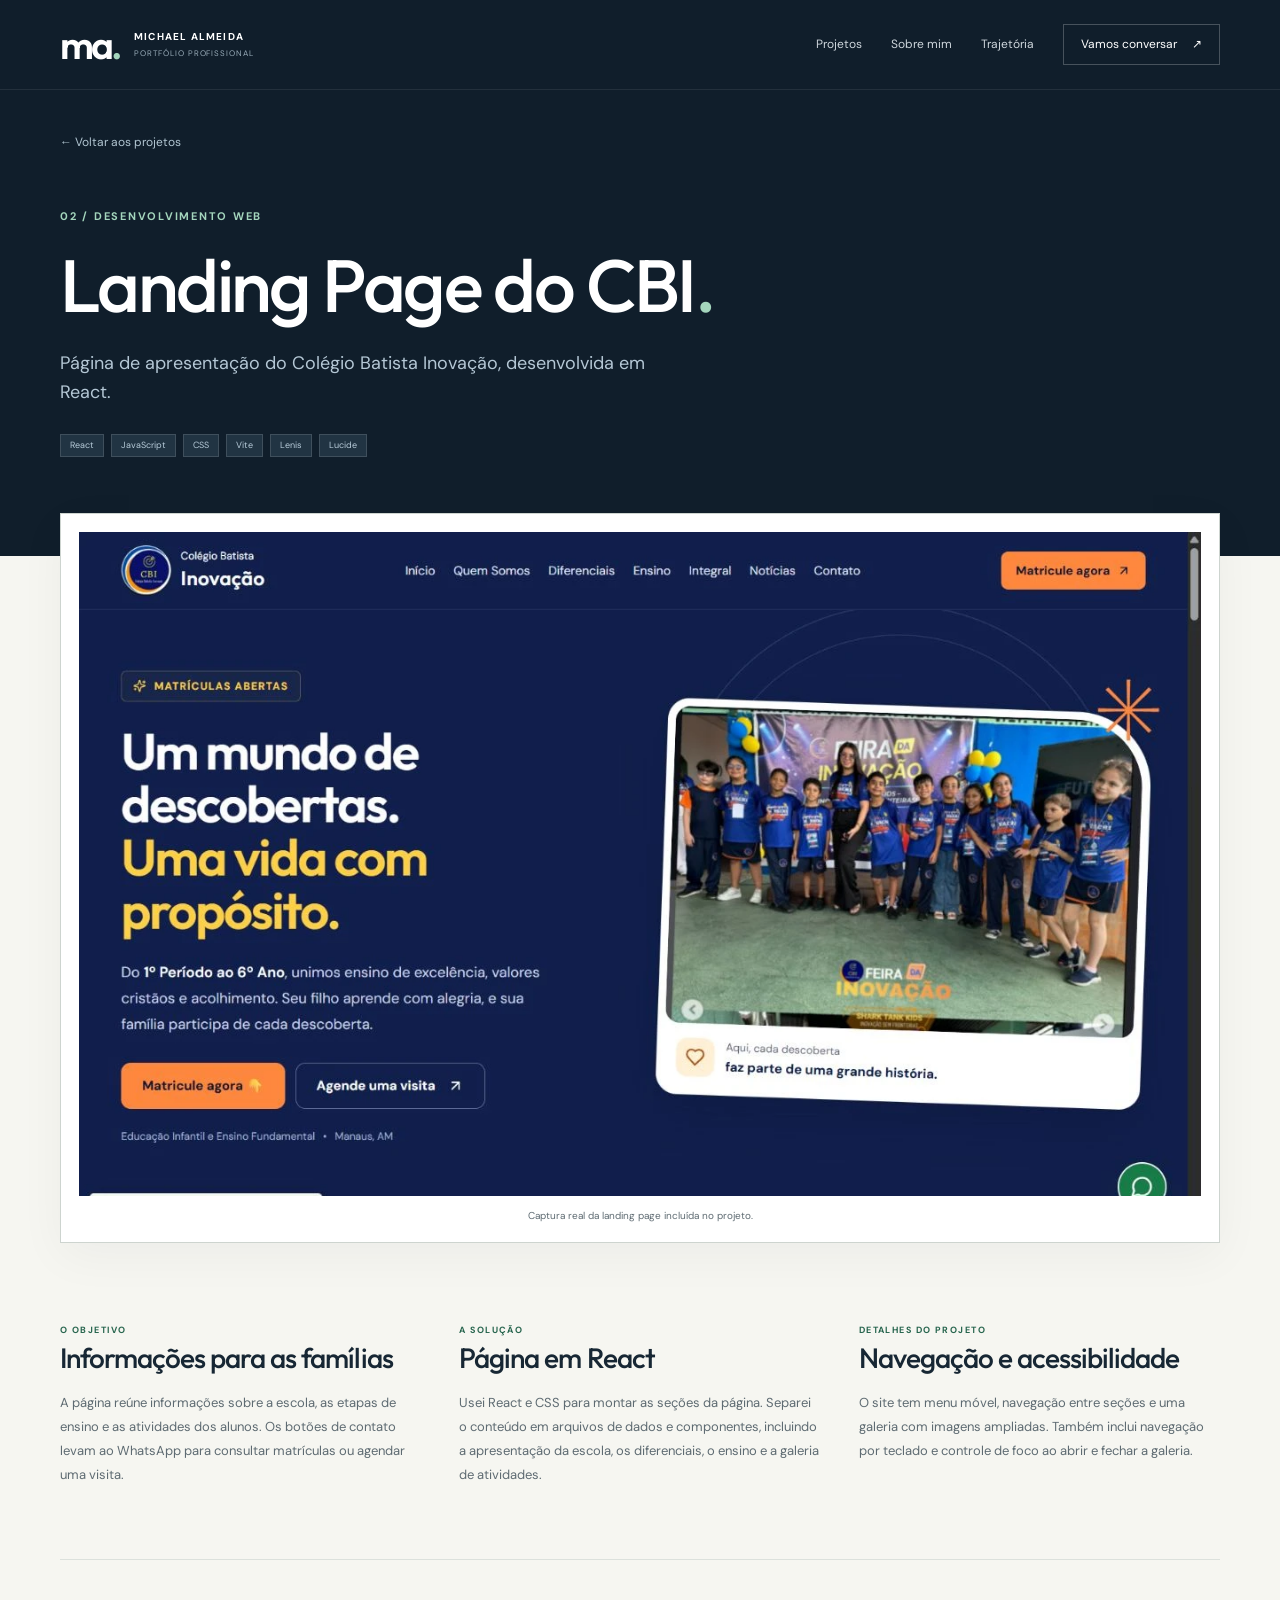
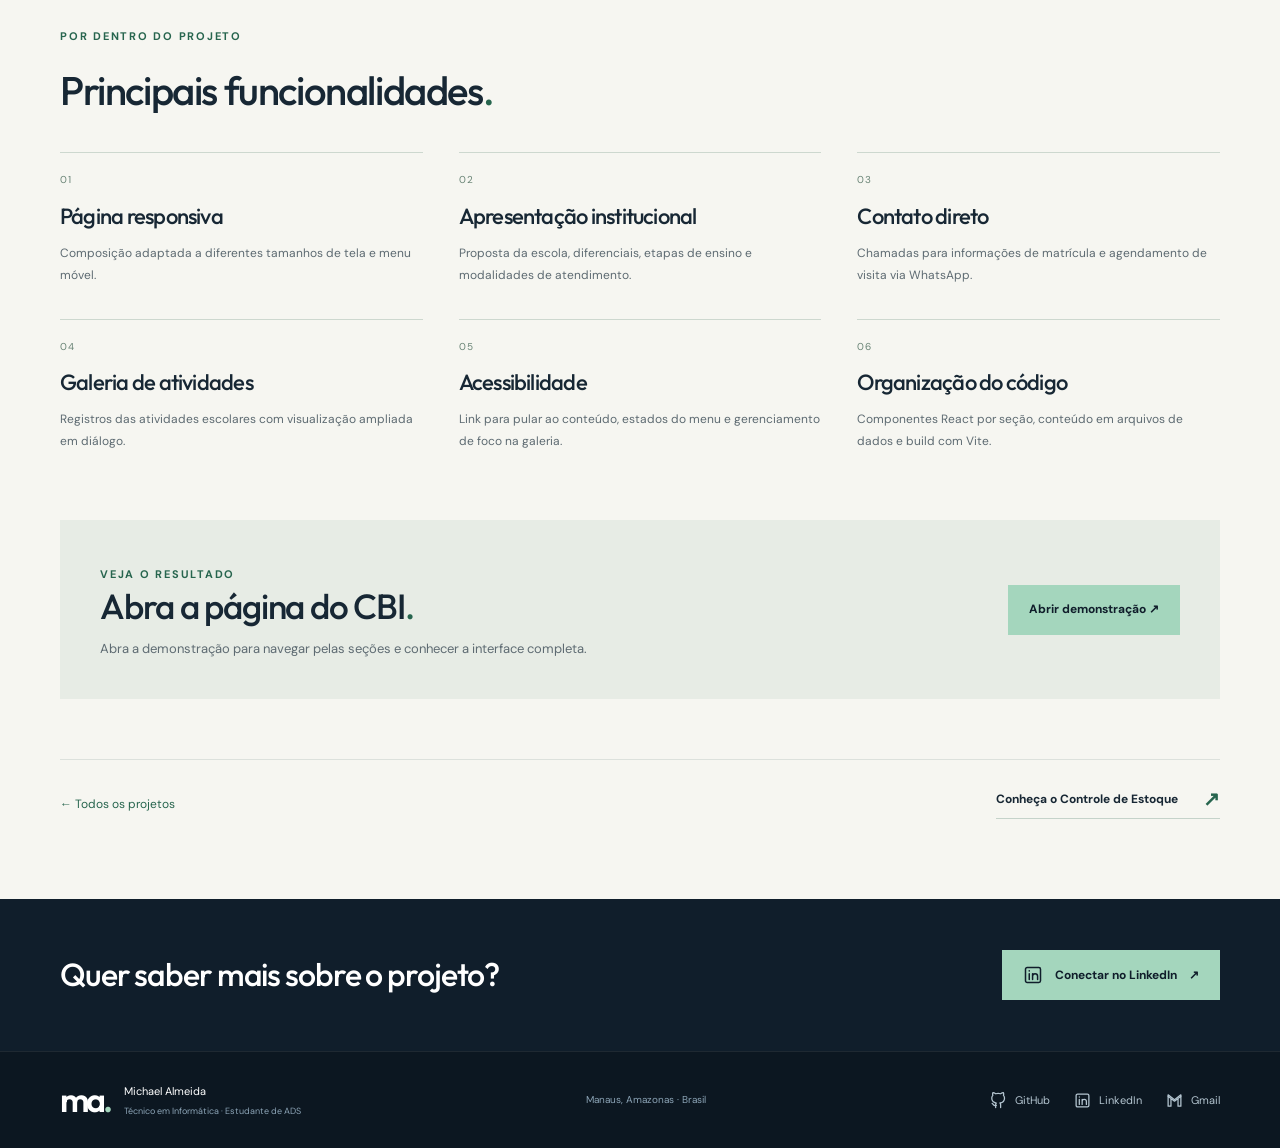
==== commit 52256627: "Organizar trajetória, adicionar ícones sociais e remover asteriscos" ====
--- a/projeto-cbi.html
+++ b/projeto-cbi.html
@@ -2,11 +2,11 @@
 <html lang="pt-BR"><head><meta charset="utf-8"><meta name="viewport" content="width=device-width,initial-scale=1">
 <title>Landing Page do CBI | Michael Almeida</title><meta name="description" content="Página de apresentação do Colégio Batista Inovação, desenvolvida em React.">
 <meta name="theme-color" content="#101e2b"><meta property="og:type" content="website"><meta property="og:locale" content="pt_BR"><meta property="og:title" content="Landing Page do CBI | Michael Almeida"><meta property="og:description" content="Página de apresentação do Colégio Batista Inovação, desenvolvida em React.">
-<link rel="icon" href="assets/favicon.svg" type="image/svg+xml"><link rel="preload" href="assets/fonts/dm-sans.woff2" as="font" type="font/woff2" crossorigin><link rel="stylesheet" href="assets/style.css?v=2"><script src="assets/main.js" defer></script><link rel="canonical" href="https://fellipemec.github.io/Portifolio/projeto-cbi.html"><meta property="og:url" content="https://fellipemec.github.io/Portifolio/projeto-cbi.html"><meta property="og:image" content="https://fellipemec.github.io/Portifolio/assets/social-profile.png"><meta property="og:image:width" content="1265"><meta property="og:image:height" content="791"><meta property="og:image:alt" content="Michael Almeida — portfólio de projetos em Excel e desenvolvimento web"><meta name="twitter:card" content="summary_large_image"></head><body>
+<link rel="icon" href="assets/favicon.svg" type="image/svg+xml"><link rel="preload" href="assets/fonts/dm-sans.woff2" as="font" type="font/woff2" crossorigin><link rel="stylesheet" href="assets/style.css?v=3"><script src="assets/main.js" defer></script><link rel="canonical" href="https://fellipemec.github.io/Portifolio/projeto-cbi.html"><meta property="og:url" content="https://fellipemec.github.io/Portifolio/projeto-cbi.html"><meta property="og:image" content="https://fellipemec.github.io/Portifolio/assets/social-profile.png"><meta property="og:image:width" content="1265"><meta property="og:image:height" content="791"><meta property="og:image:alt" content="Michael Almeida — portfólio de projetos em Excel e desenvolvimento web"><meta name="twitter:card" content="summary_large_image"></head><body>
 <a class="skip-link" href="#conteudo">Pular para o conteúdo</a><header class="site-header"><div class="container header-inner">
 <a class="brand" href="index.html" aria-label="Michael Almeida — início"><span class="monogram">ma<span>.</span></span><span class="brand-caption">MICHAEL ALMEIDA<br><small>PORTFÓLIO PROFISSIONAL</small></span></a>
 <button class="menu-toggle" aria-label="Abrir menu" aria-controls="navigation" aria-expanded="false"><span></span><span></span></button>
 <nav id="navigation" aria-label="Navegação principal"><a href="index.html#projetos">Projetos</a><a href="index.html#sobre">Sobre mim</a><a href="index.html#trajetoria">Trajetória</a><a class="nav-contact" href="index.html#contato">Vamos conversar <span aria-hidden="true">↗</span></a></nav></div></header><main id="conteudo"><section class="case-hero"><div class="container"><a class="back-link" href="index.html#projetos">← Voltar aos projetos</a><p class="eyebrow light">02 / DESENVOLVIMENTO WEB</p><h1>Landing Page do CBI<span>.</span></h1><p class="case-subtitle">Página de apresentação do Colégio Batista Inovação, desenvolvida em React.</p><div class="tags dark-tags"><span>React</span><span>JavaScript</span><span>CSS</span><span>Vite</span><span>Lenis</span><span>Lucide</span></div></div></section>
 <section class="case-body"><div class="container"><figure class="case-preview"><img src="assets/cbi-preview.webp" width="1200" height="710" alt="Captura real da página inicial do CBI"><figcaption>Captura real da landing page incluída no projeto.</figcaption></figure>
 <div class="case-narrative"><div><span class="eyebrow">O OBJETIVO</span><h2>Informações para as famílias</h2><p>A página reúne informações sobre a escola, as etapas de ensino e as atividades dos alunos. Os botões de contato levam ao WhatsApp para consultar matrículas ou agendar uma visita.</p></div><div><span class="eyebrow">A SOLUÇÃO</span><h2>Página em React</h2><p>Usei React e CSS para montar as seções da página. Separei o conteúdo em arquivos de dados e componentes, incluindo a apresentação da escola, os diferenciais, o ensino e a galeria de atividades.</p></div><div><span class="eyebrow">DETALHES DO PROJETO</span><h2>Navegação e acessibilidade</h2><p>O site tem menu móvel, navegação entre seções e uma galeria com imagens ampliadas. Também inclui navegação por teclado e controle de foco ao abrir e fechar a galeria.</p></div></div>
-<div class="case-functions"><p class="eyebrow">POR DENTRO DO PROJETO</p><h2>Principais funcionalidades<span>.</span></h2><div class="function-grid"><article><span class="skill-number">01</span><h3>Página responsiva</h3><p>Composição adaptada a diferentes tamanhos de tela e menu móvel.</p></article><article><span class="skill-number">02</span><h3>Apresentação institucional</h3><p>Proposta da escola, diferenciais, etapas de ensino e modalidades de atendimento.</p></article><article><span class="skill-number">03</span><h3>Contato direto</h3><p>Chamadas para informações de matrícula e agendamento de visita via WhatsApp.</p></article><article><span class="skill-number">04</span><h3>Galeria de atividades</h3><p>Registros das atividades escolares com visualização ampliada em diálogo.</p></article><article><span class="skill-number">05</span><h3>Acessibilidade</h3><p>Link para pular ao conteúdo, estados do menu e gerenciamento de foco na galeria.</p></article><article><span class="skill-number">06</span><h3>Organização do código</h3><p>Componentes React por seção, conteúdo em arquivos de dados e build com Vite.</p></article></div></div><div class="live-project"><div><span class="eyebrow">VEJA O RESULTADO</span><h2>Abra a página do CBI<span>.</span></h2><p>Abra a demonstração para navegar pelas seções e conhecer a interface completa.</p></div><a class="button primary" href="projetos/cbi/" target="_blank" rel="noopener noreferrer">Abrir demonstração ↗</a></div><div class="case-next"><a class="back-link" href="index.html#projetos">← Todos os projetos</a><a class="project-link" href="projeto-estoque.html">Conheça o Controle de Estoque <span aria-hidden="true">↗</span></a></div></div></section><section class="case-contact"><div class="container"><h2>Quer saber mais sobre o projeto?</h2><a class="button primary" href="https://www.linkedin.com/in/michael-almeida2/" target="_blank" rel="noopener noreferrer">Conectar no LinkedIn <span aria-hidden="true">↗</span></a></div></section></main><footer class="site-footer"><div class="container footer-inner"><a class="brand" href="index.html"><span class="monogram">ma<span>.</span></span><span>Michael Almeida<small>Técnico em Informática · Estudante de ADS</small></span></a><p>Manaus, Amazonas · Brasil</p><a href="https://github.com/Fellipemec" target="_blank" rel="noopener noreferrer">GitHub ↗</a><a href="https://www.linkedin.com/in/michael-almeida2/" target="_blank" rel="noopener noreferrer">LinkedIn <span aria-hidden="true">↗</span></a></div></footer></body></html>+<div class="case-functions"><p class="eyebrow">POR DENTRO DO PROJETO</p><h2>Principais funcionalidades<span>.</span></h2><div class="function-grid"><article><span class="skill-number">01</span><h3>Página responsiva</h3><p>Composição adaptada a diferentes tamanhos de tela e menu móvel.</p></article><article><span class="skill-number">02</span><h3>Apresentação institucional</h3><p>Proposta da escola, diferenciais, etapas de ensino e modalidades de atendimento.</p></article><article><span class="skill-number">03</span><h3>Contato direto</h3><p>Chamadas para informações de matrícula e agendamento de visita via WhatsApp.</p></article><article><span class="skill-number">04</span><h3>Galeria de atividades</h3><p>Registros das atividades escolares com visualização ampliada em diálogo.</p></article><article><span class="skill-number">05</span><h3>Acessibilidade</h3><p>Link para pular ao conteúdo, estados do menu e gerenciamento de foco na galeria.</p></article><article><span class="skill-number">06</span><h3>Organização do código</h3><p>Componentes React por seção, conteúdo em arquivos de dados e build com Vite.</p></article></div></div><div class="live-project"><div><span class="eyebrow">VEJA O RESULTADO</span><h2>Abra a página do CBI<span>.</span></h2><p>Abra a demonstração para navegar pelas seções e conhecer a interface completa.</p></div><a class="button primary" href="projetos/cbi/" target="_blank" rel="noopener noreferrer">Abrir demonstração ↗</a></div><div class="case-next"><a class="back-link" href="index.html#projetos">← Todos os projetos</a><a class="project-link" href="projeto-estoque.html">Conheça o Controle de Estoque <span aria-hidden="true">↗</span></a></div></div></section><section class="case-contact"><div class="container"><h2>Quer saber mais sobre o projeto?</h2><a class="button primary" href="https://www.linkedin.com/in/michael-almeida2/" target="_blank" rel="noopener noreferrer"><svg class="social-icon" xmlns="http://www.w3.org/2000/svg" viewBox="0 0 24 24" fill="none" stroke="currentColor" stroke-width="1.8" stroke-linecap="round" stroke-linejoin="round" aria-hidden="true" focusable="false"><rect x="3" y="3" width="18" height="18" rx="2"/><path d="M7.5 10.5v7M7.5 7v.1M11.5 17.5v-7m0 3a3 3 0 0 1 6 0v4"/></svg>Conectar no LinkedIn <span aria-hidden="true">↗</span></a></div></section></main><footer class="site-footer"><div class="container footer-inner"><a class="brand" href="index.html"><span class="monogram">ma<span>.</span></span><span>Michael Almeida<small>Técnico em Informática · Estudante de ADS</small></span></a><p>Manaus, Amazonas · Brasil</p><nav class="footer-socials" aria-label="Redes sociais e e-mail"><a href="https://github.com/Fellipemec" target="_blank" rel="noopener noreferrer"><svg class="social-icon" xmlns="http://www.w3.org/2000/svg" viewBox="0 0 24 24" fill="none" stroke="currentColor" stroke-width="1.8" stroke-linecap="round" stroke-linejoin="round" aria-hidden="true" focusable="false"><path d="M9 19c-4.3 1.4-4.3-2.5-6-3m12 6v-3.87a3.37 3.37 0 0 0-.94-2.61c3.14-.35 6.44-1.54 6.44-7A5.44 5.44 0 0 0 19 4.77 5.07 5.07 0 0 0 18.91 1S17.73.65 15 2.48a13.38 13.38 0 0 0-7 0C5.27.65 4.09 1 4.09 1A5.07 5.07 0 0 0 4 4.77a5.44 5.44 0 0 0-1.5 3.78c0 5.42 3.3 6.61 6.44 7A3.37 3.37 0 0 0 8 18.13V22"/></svg><span>GitHub</span></a><a href="https://www.linkedin.com/in/michael-almeida2/" target="_blank" rel="noopener noreferrer"><svg class="social-icon" xmlns="http://www.w3.org/2000/svg" viewBox="0 0 24 24" fill="none" stroke="currentColor" stroke-width="1.8" stroke-linecap="round" stroke-linejoin="round" aria-hidden="true" focusable="false"><rect x="3" y="3" width="18" height="18" rx="2"/><path d="M7.5 10.5v7M7.5 7v.1M11.5 17.5v-7m0 3a3 3 0 0 1 6 0v4"/></svg><span>LinkedIn</span></a><a href="mailto:michaelfellype1@gmail.com"><svg class="social-icon" xmlns="http://www.w3.org/2000/svg" viewBox="0 0 24 24" fill="none" stroke="currentColor" stroke-width="1.8" stroke-linecap="round" stroke-linejoin="round" aria-hidden="true" focusable="false"><path d="M3 6l9 7 9-7M3 6v14h4V9M21 6v14h-4V9"/><path d="M3 6V4l9 7 9-7v2"/></svg><span>Gmail</span></a></nav></div></footer></body></html>
--- a/assets/style.css
+++ b/assets/style.css
@@ -17,3 +17,29 @@
 @media(max-width:1000px){.hero-grid{gap:35px}.profile-photo{margin-right:0}.profile-photo>img{height:420px}.hero h1{font-size:84px}.hero-role{font-size:15px}.hero-description{font-size:14px}.contact h2{font-size:44px}}
 @media(max-width:760px){.hero-grid{padding-top:42px;padding-bottom:34px;gap:35px}.hero h1{font-size:clamp(70px,14vw,96px)}.hero-role{font-size:15px}.profile-photo{width:100%;max-width:400px;margin:0 auto}.profile-photo>img{height:auto;aspect-ratio:1.05;object-fit:cover;object-position:50% 30%}.profile-photo>figcaption{font-size:10px}.contact h2{font-size:40px}.hero-meta{font-size:9px}.hero-description{font-size:14px}.hero-bottom>span{max-width:170px}}
 @media(max-width:370px){.hero h1{font-size:68px}.hero-role{font-size:14px}.hero-meta{font-size:8px}}
+
+/* Clear section order and consistent social links. */
+.career .section-heading{display:block}
+.career .section-heading>p{margin-top:20px}
+.career-grid{grid-template-columns:1fr;gap:43px}
+.career-grid .timeline{max-width:850px}
+.education-panel{width:100%}
+.education-courses{display:grid;grid-template-columns:1fr 1fr;gap:32px}
+.education-courses .education-item{margin-bottom:24px}
+.social-icon{display:inline-block;width:20px;height:20px;flex:0 0 20px;vertical-align:middle}
+.hero-actions{flex-wrap:wrap}
+.hero-socials{display:flex;align-items:center;gap:20px}
+.hero-link{display:inline-flex;align-items:center;gap:8px}
+.hero-link .social-icon{width:17px;height:17px;flex-basis:17px}
+.footer-socials{display:flex;align-items:center;gap:24px;flex-wrap:wrap}
+.footer-socials>a{display:inline-flex;align-items:center;gap:8px;font-size:11px;color:#b4c5d0}
+.footer-socials>a:hover{color:var(--accent)}
+.footer-socials .social-icon{width:17px;height:17px;flex-basis:17px}
+.contact-service{display:flex;gap:17px;align-items:center;min-width:0}
+.contact-service>.social-icon{color:var(--accent);width:23px;height:23px;flex-basis:23px}
+.contact-info{min-width:0}
+.contact-title{overflow-wrap:anywhere}
+.contact-links>a>span:last-child{flex-shrink:0}
+.case-contact .button{gap:12px}
+@media(max-width:760px){.education-courses{grid-template-columns:1fr;gap:0}.career-grid{gap:34px}.hero-socials{gap:21px}.hero-actions{gap:18px 23px}.footer-inner .footer-socials{width:100%;gap:25px}.contact-service{gap:13px}.contact-title{font-size:15px}}
+@media(max-width:370px){.contact-title{font-size:13px}.contact-service{gap:10px}.footer-socials>a{font-size:10px}}
